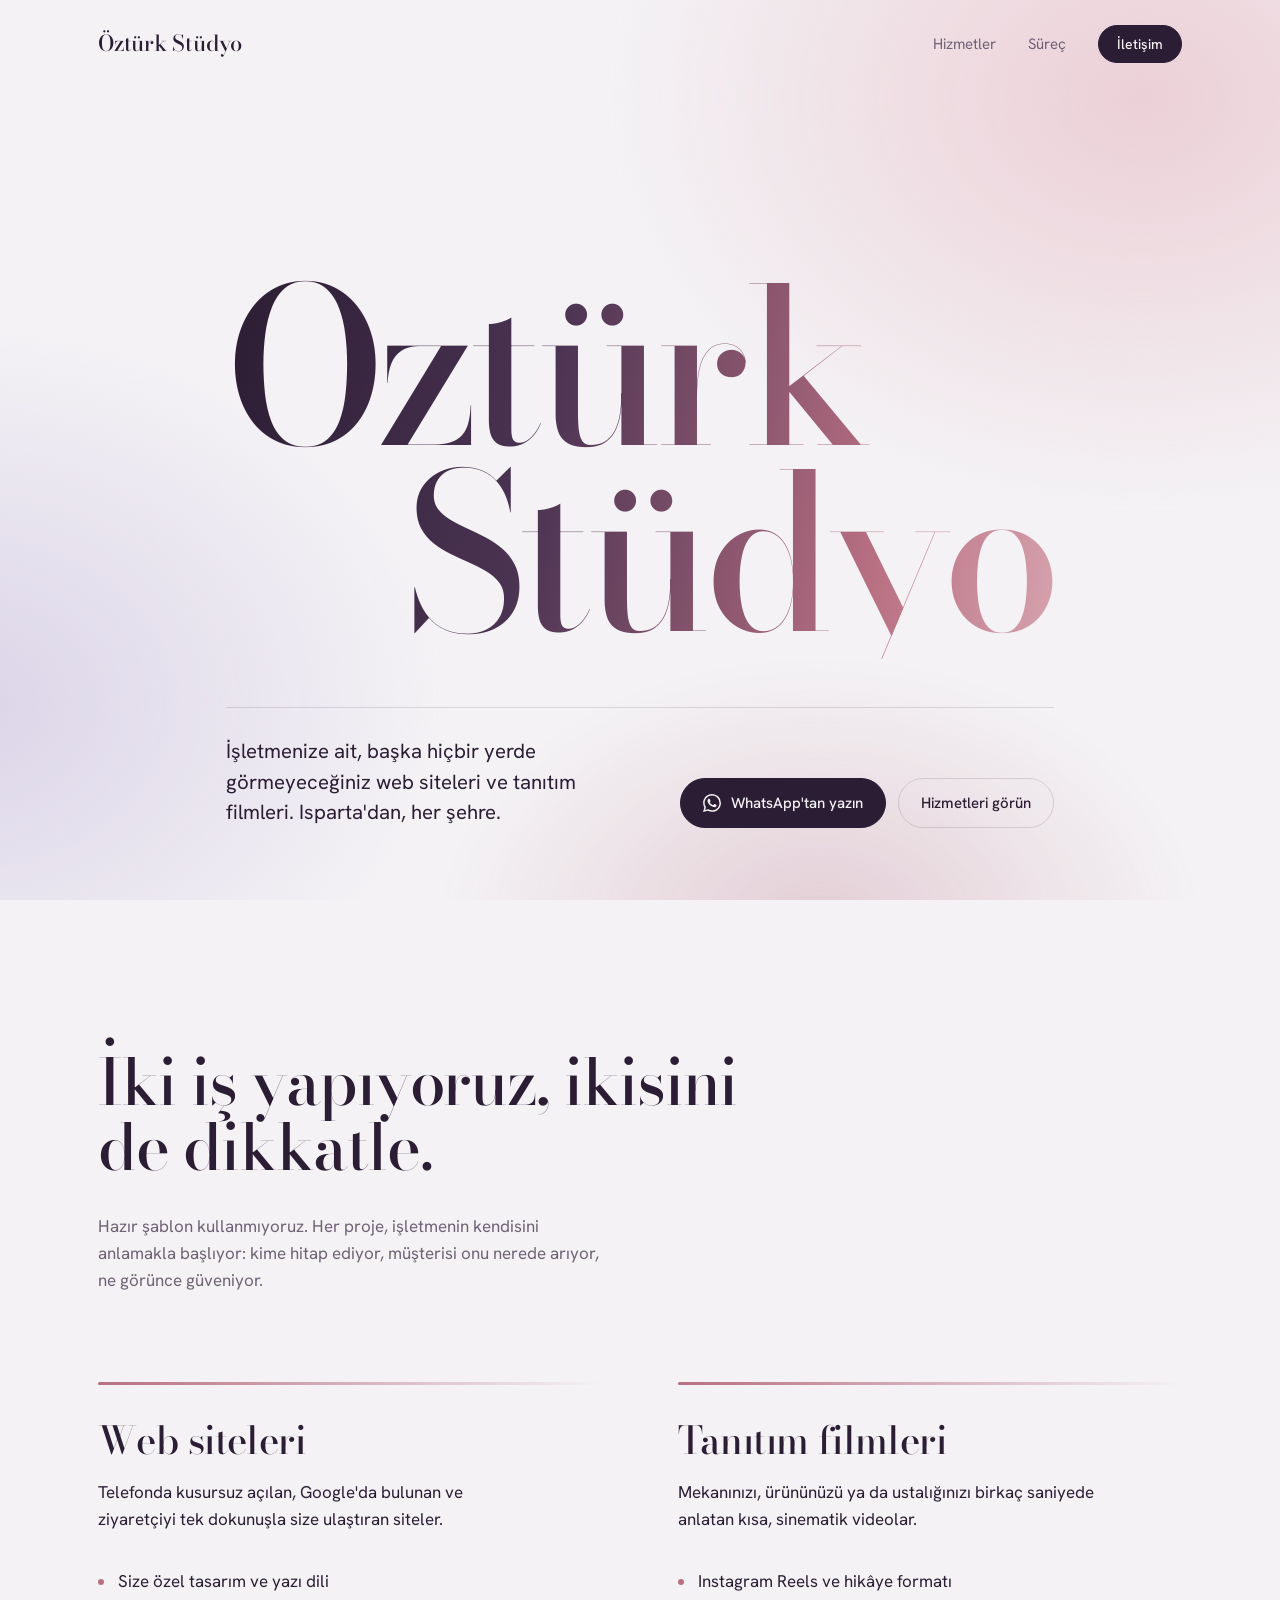
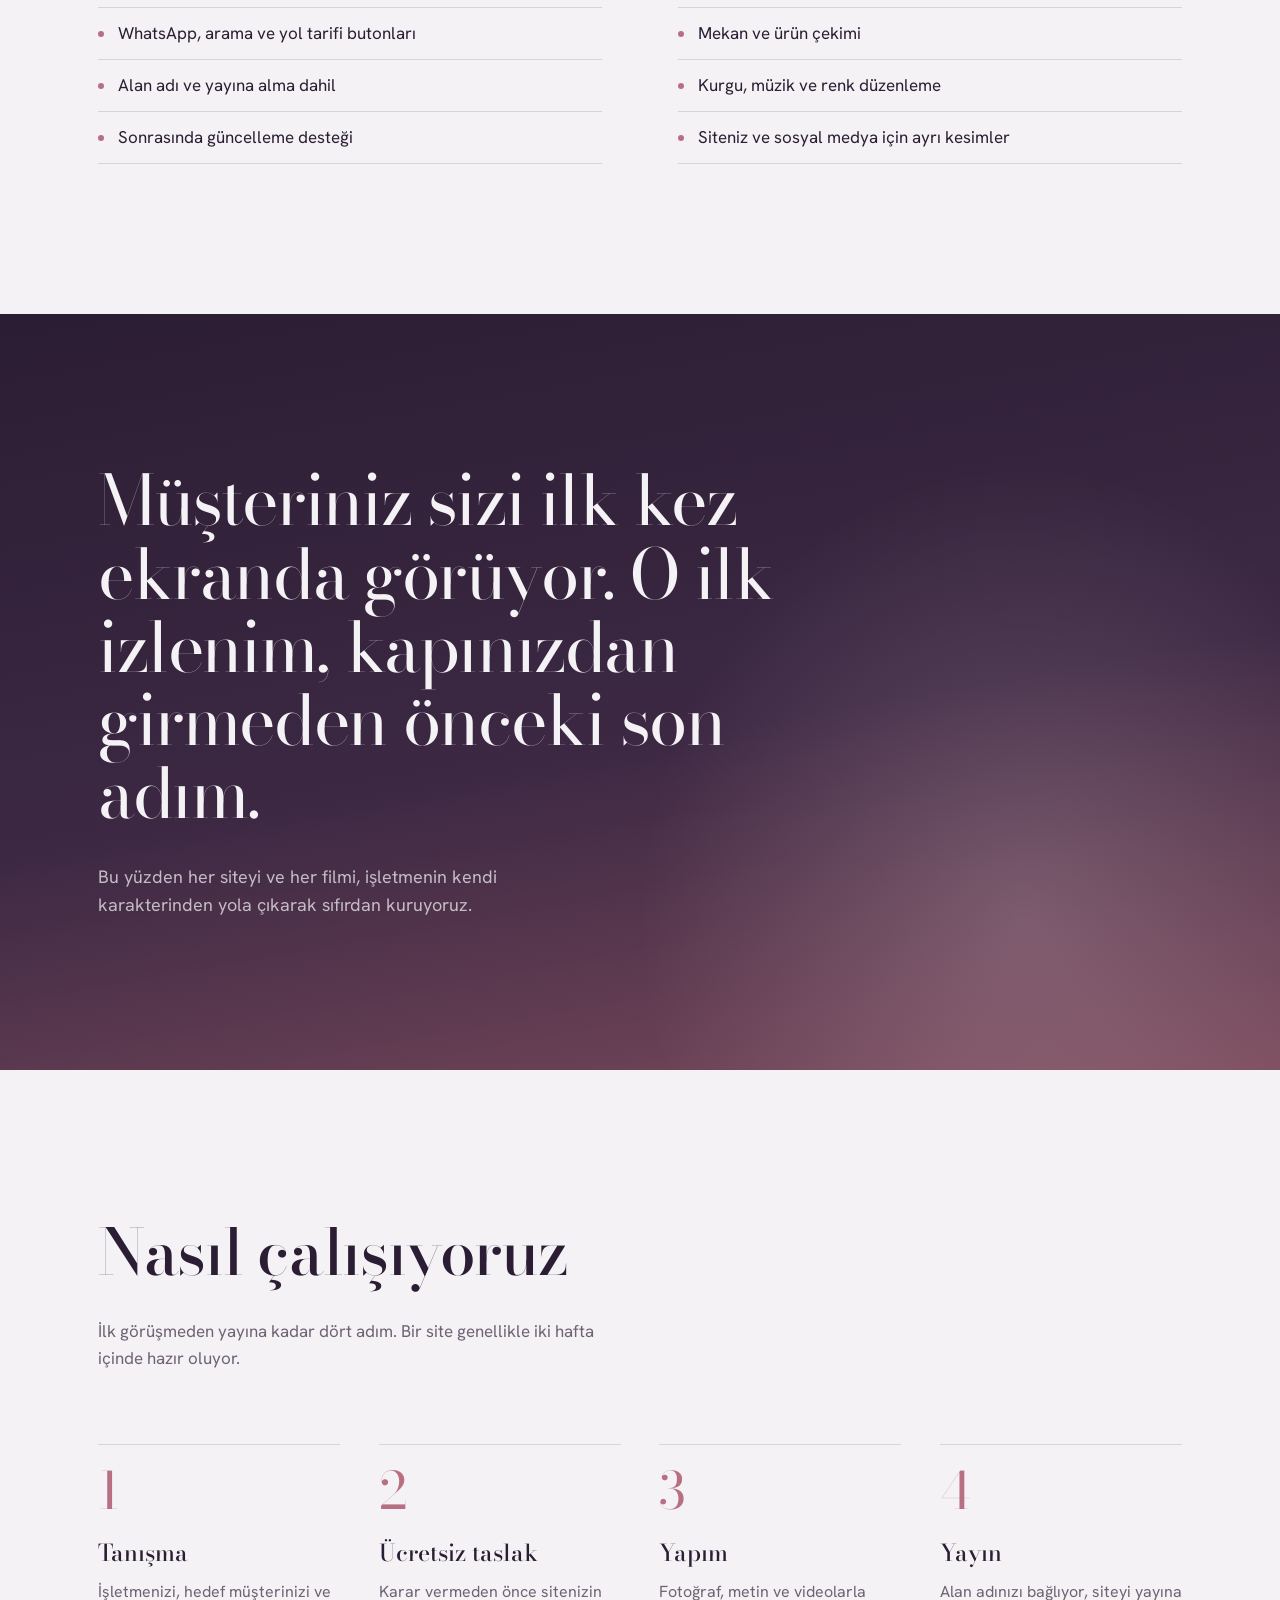
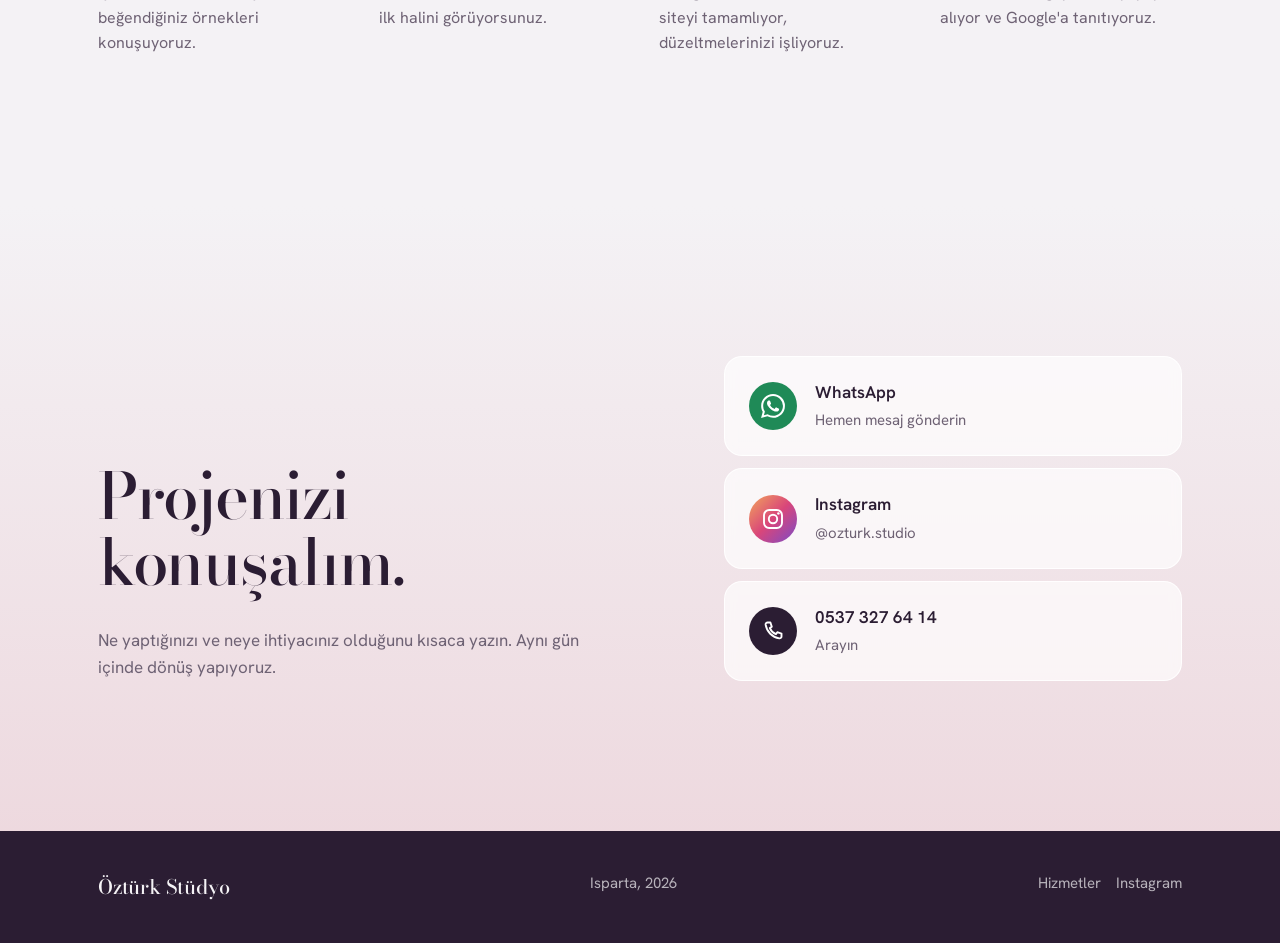
==== index.html @ a8c5b015 "Öztürk Stüdyo sitesi: ana sayfa ve hizmetler Co-Authored-By: Claude Opus 5.5 <noreply@anthropic.com>" ====
<!doctype html>
<html lang="tr">
<head>
<meta charset="utf-8">
<meta name="viewport" content="width=device-width,initial-scale=1">
<title>Öztürk Stüdyo | Web siteleri ve tanıtım filmleri, Isparta</title>
<meta name="description" content="Öztürk Stüdyo, Isparta'daki işletmeler için özel tasarım web siteleri ve tanıtım filmleri hazırlar. İlk taslak ücretsiz.">
<meta property="og:title" content="Öztürk Stüdyo">
<meta property="og:description" content="İşletmeler için özel tasarım web siteleri ve tanıtım filmleri. Isparta.">
<meta property="og:type" content="website">
<meta name="theme-color" content="#2B1D33">
<link rel="icon" href="favicon.svg" type="image/svg+xml">
<link rel="preconnect" href="https://fonts.googleapis.com">
<link rel="preconnect" href="https://fonts.gstatic.com" crossorigin>
<link href="https://fonts.googleapis.com/css2?family=Bodoni+Moda:ital,opsz,wght@0,6..96,400;0,6..96,500;1,6..96,400&family=Hanken+Grotesk:wght@400;500;600&display=swap" rel="stylesheet">
<link rel="stylesheet" href="style.css">
</head>
<body>
<svg width="0" height="0" style="position:absolute" aria-hidden="true">
  <symbol id="i-wa" viewBox="0 0 24 24"><path fill="currentColor" d="M17.472 14.382c-.297-.149-1.758-.867-2.03-.967-.273-.099-.471-.148-.67.15-.197.297-.767.966-.94 1.164-.173.199-.347.223-.644.075-.297-.15-1.255-.463-2.39-1.475-.883-.788-1.48-1.761-1.653-2.059-.173-.297-.018-.458.13-.606.134-.133.298-.347.446-.52.149-.174.198-.298.298-.497.099-.198.05-.371-.025-.52-.075-.149-.669-1.612-.916-2.207-.242-.579-.487-.5-.669-.51-.173-.008-.371-.01-.57-.01-.198 0-.52.074-.792.372-.272.297-1.04 1.016-1.04 2.479 0 1.462 1.065 2.875 1.213 3.074.149.198 2.096 3.2 5.077 4.487.709.306 1.262.489 1.694.625.712.227 1.36.195 1.871.118.571-.085 1.758-.719 2.006-1.413.248-.694.248-1.289.173-1.413-.074-.124-.272-.198-.57-.347m-5.421 7.403h-.004a9.87 9.87 0 01-5.031-1.378l-.361-.214-3.741.982.998-3.648-.235-.374a9.86 9.86 0 01-1.51-5.26c.001-5.45 4.436-9.884 9.888-9.884 2.64 0 5.122 1.03 6.988 2.898a9.825 9.825 0 012.893 6.994c-.003 5.45-4.437 9.884-9.885 9.884m8.413-18.297A11.815 11.815 0 0012.05 0C5.495 0 .16 5.335.157 11.892c0 2.096.547 4.142 1.588 5.945L.057 24l6.305-1.654a11.882 11.882 0 005.683 1.448h.005c6.554 0 11.89-5.335 11.893-11.893a11.821 11.821 0 00-3.48-8.413Z"/></symbol>
  <symbol id="i-ig" viewBox="0 0 24 24"><g fill="none" stroke="currentColor" stroke-width="1.9"><rect x="3" y="3" width="18" height="18" rx="5.2"/><circle cx="12" cy="12" r="4.2"/></g><circle cx="17.4" cy="6.6" r="1.25" fill="currentColor"/></symbol>
  <symbol id="i-tel" viewBox="0 0 24 24"><path fill="none" stroke="currentColor" stroke-width="1.9" stroke-linejoin="round" d="M6.6 3.5h2.8l1.4 4.2-2 1.4a12 12 0 0 0 6.1 6.1l1.4-2 4.2 1.4v2.8a2 2 0 0 1-2.2 2A16.5 16.5 0 0 1 4.6 5.7a2 2 0 0 1 2-2.2Z"/></symbol>
</svg>
<a class="skip" href="#icerik">İçeriğe geç</a>

<header class="top">
  <div class="wrap">
    <a class="mark" href="./" aria-label="Öztürk Stüdyo, ana sayfa">Öztürk Stüdyo</a>
    <nav class="nav" aria-label="Ana menü">
      <a class="hide-s" href="hizmetler.html">Hizmetler</a>
      <a class="hide-s" href="#surec">Süreç</a>
      <a class="btn small" href="#iletisim">İletişim</a>
    </nav>
  </div>
</header>

<main id="icerik">
  <section class="hero" aria-labelledby="baslik">
    <div class="wrap hero-grid">
      <h1 class="word reveal" id="baslik"><span>Öztürk</span><span>Stüdyo</span></h1>
      <div class="hero-foot">
        <p class="lede reveal d2">İşletmenize ait, başka hiçbir yerde görmeyeceğiniz web siteleri ve tanıtım filmleri. Isparta'dan, her şehre.</p>
        <div class="actions reveal d3">
          <a class="btn js-wa" href="https://wa.me/905373276414?text=Merhaba%2C%20%C3%96zt%C3%BCrk%20St%C3%BCdyo%27nun%20sitesinden%20yaz%C4%B1yorum.%20Bir%20proje%20hakk%C4%B1nda%20konu%C5%9Fmak%20istiyorum." target="_blank" rel="noopener"><svg aria-hidden="true"><use href="#i-wa"/></svg>WhatsApp'tan yazın</a>
          <a class="btn ghost" href="hizmetler.html">Hizmetleri görün</a>
        </div>
      </div>
    </div>
  </section>

  <section class="block" aria-labelledby="ne">
    <div class="wrap">
      <h2 class="h2" id="ne">İki iş yapıyoruz, ikisini de dikkatle.</h2>
      <p class="intro">Hazır şablon kullanmıyoruz. Her proje, işletmenin kendisini anlamakla başlıyor: kime hitap ediyor, müşterisi onu nerede arıyor, ne görünce güveniyor.</p>
      <div class="duo">
        <article>
          <h3 class="h3">Web siteleri</h3>
          <p>Telefonda kusursuz açılan, Google'da bulunan ve ziyaretçiyi tek dokunuşla size ulaştıran siteler.</p>
          <ul class="ticks">
            <li>Size özel tasarım ve yazı dili</li>
            <li>WhatsApp, arama ve yol tarifi butonları</li>
            <li>Alan adı ve yayına alma dahil</li>
            <li>Sonrasında güncelleme desteği</li>
          </ul>
        </article>
        <article>
          <h3 class="h3">Tanıtım filmleri</h3>
          <p>Mekanınızı, ürününüzü ya da ustalığınızı birkaç saniyede anlatan kısa, sinematik videolar.</p>
          <ul class="ticks">
            <li>Instagram Reels ve hikâye formatı</li>
            <li>Mekan ve ürün çekimi</li>
            <li>Kurgu, müzik ve renk düzenleme</li>
            <li>Siteniz ve sosyal medya için ayrı kesimler</li>
          </ul>
        </article>
      </div>
    </div>
  </section>

  <section class="block band" aria-label="Yaklaşım">
    <div class="wrap">
      <p class="statement">Müşteriniz sizi ilk kez ekranda görüyor. O ilk izlenim, kapınızdan girmeden önceki son adım.</p>
      <p class="sub">Bu yüzden her siteyi ve her filmi, işletmenin kendi karakterinden yola çıkarak sıfırdan kuruyoruz.</p>
    </div>
  </section>

  <section class="block" id="surec" aria-labelledby="surec-b">
    <div class="wrap">
      <h2 class="h2" id="surec-b">Nasıl çalışıyoruz</h2>
      <p class="intro">İlk görüşmeden yayına kadar dört adım. Bir site genellikle iki hafta içinde hazır oluyor.</p>
      <ol class="steps">
        <li><h3>Tanışma</h3><p>İşletmenizi, hedef müşterinizi ve beğendiğiniz örnekleri konuşuyoruz.</p></li>
        <li><h3>Ücretsiz taslak</h3><p>Karar vermeden önce sitenizin ilk halini görüyorsunuz.</p></li>
        <li><h3>Yapım</h3><p>Fotoğraf, metin ve videolarla siteyi tamamlıyor, düzeltmelerinizi işliyoruz.</p></li>
        <li><h3>Yayın</h3><p>Alan adınızı bağlıyor, siteyi yayına alıyor ve Google'a tanıtıyoruz.</p></li>
      </ol>
    </div>
  </section>

  <section class="block contact" id="iletisim" aria-labelledby="ilet">
    <div class="wrap contact-grid">
      <div>
        <h2 class="h2" id="ilet">Projenizi konuşalım.</h2>
        <p class="intro">Ne yaptığınızı ve neye ihtiyacınız olduğunu kısaca yazın. Aynı gün içinde dönüş yapıyoruz.</p>
      </div>
      <div class="channels">
        <a class="channel wa js-wa" href="https://wa.me/905373276414?text=Merhaba%2C%20%C3%96zt%C3%BCrk%20St%C3%BCdyo%27nun%20sitesinden%20yaz%C4%B1yorum.%20Bir%20proje%20hakk%C4%B1nda%20konu%C5%9Fmak%20istiyorum." target="_blank" rel="noopener">
          <span class="ico"><svg aria-hidden="true"><use href="#i-wa"/></svg></span>
          <span><strong>WhatsApp</strong><small>Hemen mesaj gönderin</small></span>
        </a>
        <a class="channel ig" href="https://www.instagram.com/ozturk.studio/" target="_blank" rel="noopener">
          <span class="ico"><svg aria-hidden="true"><use href="#i-ig"/></svg></span>
          <span><strong>Instagram</strong><small>@ozturk.studio</small></span>
        </a>
        <a class="channel tel" href="tel:+905373276414">
          <span class="ico"><svg aria-hidden="true"><use href="#i-tel"/></svg></span>
          <span><strong>0537 327 64 14</strong><small>Arayın</small></span>
        </a>
      </div>
    </div>
  </section>
</main>

<footer class="foot">
  <div class="wrap">
    <span class="mark">Öztürk Stüdyo</span>
    <span>Isparta, 2026</span>
    <span><a href="hizmetler.html">Hizmetler</a>&emsp;<a href="https://www.instagram.com/ozturk.studio/" target="_blank" rel="noopener">Instagram</a></span>
  </div>
</footer>

<a class="float-wa js-wa" href="https://wa.me/905373276414?text=Merhaba%2C%20%C3%96zt%C3%BCrk%20St%C3%BCdyo%27nun%20sitesinden%20yaz%C4%B1yorum.%20Bir%20proje%20hakk%C4%B1nda%20konu%C5%9Fmak%20istiyorum." target="_blank" rel="noopener" aria-label="WhatsApp'tan yazın"><svg aria-hidden="true"><use href="#i-wa"/></svg></a>
<script src="site.js"></script>
</body>
</html>
---- style.css ----
/* Öztürk Stüdyo — ortak stil */
:root{
  --plum:#2B1D33;
  --plum-soft:#4A3352;
  --rose:#B86F82;
  --blush:#EBCFD6;
  --lilac:#DAD3E8;
  --pearl:#F4F2F5;
  --ink:#2B1D33;
  --muted:#6E6274;
  --line:rgba(43,29,51,.14);
  --wa:#1F8A57;
  --serif:"Bodoni Moda", "Didot", "Bodoni 72", Georgia, serif;
  --sans:"Hanken Grotesk", "Helvetica Neue", Arial, sans-serif;
  --wrap:1180px;
  --gut:clamp(20px,4vw,48px);
}
*,*::before,*::after{box-sizing:border-box}
html{-webkit-text-size-adjust:100%;scroll-behavior:smooth}
body{margin:0;background:var(--pearl);color:var(--ink);font-family:var(--sans);font-size:17px;line-height:1.6;-webkit-font-smoothing:antialiased;overflow-x:hidden}
img,svg{display:block;max-width:100%}
a{color:inherit}
::selection{background:var(--blush)}
:focus-visible{outline:2px solid var(--rose);outline-offset:3px;border-radius:2px}
.wrap{max-width:var(--wrap);margin:0 auto;padding:0 var(--gut)}
.skip{position:absolute;left:-999px;top:8px;background:var(--plum);color:#fff;padding:8px 14px;z-index:99}
.skip:focus{left:8px}

/* Üst bar */
.top{position:absolute;inset:0 0 auto 0;z-index:10}
.top .wrap{display:flex;align-items:center;justify-content:space-between;height:88px;gap:24px}
.mark{font-family:var(--serif);font-size:22px;font-weight:500;text-decoration:none;letter-spacing:-.01em;white-space:nowrap}
.nav{display:flex;align-items:center;gap:32px;font-size:15px}
.nav a{text-decoration:none;color:var(--muted);transition:color .2s}
.nav a:hover,.nav a[aria-current="page"]{color:var(--ink)}
.nav .btn{color:var(--pearl)}
@media (max-width:760px){.nav .hide-s{display:none}.nav{gap:18px}}

/* Butonlar */
.btn{display:inline-flex;align-items:center;gap:10px;font:500 15px/1 var(--sans);text-decoration:none;padding:15px 22px;border-radius:999px;background:var(--plum);color:var(--pearl);border:1px solid var(--plum);transition:background .25s,color .25s,transform .25s}
.btn:hover{background:var(--plum-soft);border-color:var(--plum-soft)}
.btn:active{transform:translateY(1px)}
.btn svg{width:18px;height:18px;flex:none}
.btn.small{padding:11px 18px;font-size:14px}
.btn.ghost{background:transparent;color:var(--ink);border-color:var(--line)}
.btn.ghost:hover{background:rgba(255,255,255,.6);border-color:var(--ink)}
.btn.light{background:var(--pearl);color:var(--plum);border-color:var(--pearl)}
.btn.light:hover{background:#fff}
.btn.outline-light{background:transparent;color:var(--pearl);border-color:rgba(244,242,245,.4)}
.btn.outline-light:hover{border-color:var(--pearl);background:rgba(244,242,245,.08)}
.link{text-decoration:underline;text-decoration-thickness:1px;text-underline-offset:5px;text-decoration-color:var(--rose)}

/* Hero: solan renk alanları */
.hero{position:relative;min-height:100svh;display:flex;align-items:flex-end;padding:140px 0 clamp(48px,8vh,96px);isolation:isolate;overflow:hidden}
.hero::before{content:"";position:absolute;inset:-20%;z-index:-1;
  background:
    radial-gradient(42% 46% at 78% 22%, var(--blush) 0%, rgba(235,207,214,0) 70%),
    radial-gradient(38% 42% at 12% 70%, var(--lilac) 0%, rgba(218,211,232,0) 70%),
    radial-gradient(30% 30% at 60% 88%, rgba(184,111,130,.28) 0%, rgba(184,111,130,0) 70%);
  filter:blur(10px);animation:drift 26s ease-in-out infinite alternate}
@keyframes drift{to{transform:translate3d(-4%,3%,0) scale(1.06)}}
.hero-grid{display:grid;grid-template-columns:1fr;gap:clamp(28px,4vw,48px)}
.word{font-family:var(--serif);font-weight:500;font-size:clamp(4.4rem,20vw,13.5rem);line-height:.86;letter-spacing:-.035em;margin:0;
  background:linear-gradient(100deg,var(--plum) 0%,var(--plum-soft) 38%,var(--rose) 78%,#D7A3AF 100%);
  -webkit-background-clip:text;background-clip:text;color:transparent;padding-bottom:.06em}
.word span{display:block}
.word span+span{padding-left:clamp(1.2rem,14vw,12rem)}
.hero-foot{display:grid;grid-template-columns:minmax(0,1.1fr) auto;align-items:end;gap:32px;border-top:1px solid var(--line);padding-top:28px}
.lede{font-size:clamp(18px,1.6vw,21px);line-height:1.5;max-width:34ch;margin:0}
.actions{display:flex;flex-wrap:wrap;gap:12px}
@media (max-width:760px){.hero-foot{grid-template-columns:1fr}}

/* Giriş animasyonu (tek sahne) */
.reveal{opacity:0;transform:translateY(18px);animation:rise 1.1s cubic-bezier(.2,.7,.1,1) forwards}
.reveal.d1{animation-delay:.15s}.reveal.d2{animation-delay:.45s}.reveal.d3{animation-delay:.7s}
@keyframes rise{to{opacity:1;transform:none}}

/* Bölümler */
section{position:relative}
.block{padding:clamp(80px,12vw,150px) 0}
.h2{font-family:var(--serif);font-weight:500;font-size:clamp(2.3rem,5vw,4rem);line-height:1.02;letter-spacing:-.02em;margin:0 0 .5em;max-width:16ch}
.h3{font-family:var(--serif);font-weight:500;font-size:clamp(1.8rem,3vw,2.5rem);line-height:1.08;letter-spacing:-.015em;margin:0 0 .45em}
.intro{color:var(--muted);max-width:52ch;margin:0}

/* İki hizmet */
.duo{display:grid;grid-template-columns:1fr 1fr;gap:clamp(32px,6vw,96px);margin-top:clamp(48px,7vw,88px)}
.duo article{position:relative;padding-top:clamp(28px,3vw,40px)}
.duo article::before{content:"";position:absolute;top:0;left:0;right:0;height:3px;border-radius:3px;background:linear-gradient(90deg,var(--rose),rgba(184,111,130,0))}
.duo p{margin:0 0 22px;max-width:44ch}
.ticks{list-style:none;padding:0;margin:0}
.ticks li{padding:12px 0;border-bottom:1px solid var(--line);display:flex;gap:14px;align-items:baseline}
.ticks li::before{content:"";width:6px;height:6px;border-radius:50%;background:var(--rose);flex:none;transform:translateY(-2px)}
@media (max-width:820px){.duo{grid-template-columns:1fr}}

/* Koyu, solan bant */
.band{background:linear-gradient(170deg,var(--plum) 0%,#3C2843 55%,#7A4A5C 100%);color:var(--pearl);overflow:hidden}
.band::after{content:"";position:absolute;right:-10%;bottom:-40%;width:60%;height:120%;background:radial-gradient(closest-side,rgba(235,207,214,.22),rgba(235,207,214,0));pointer-events:none}
.statement{font-family:var(--serif);font-weight:400;font-size:clamp(2.1rem,5.4vw,4.6rem);line-height:1.06;letter-spacing:-.02em;margin:0;max-width:18ch}
.band .sub{color:rgba(244,242,245,.72);max-width:46ch;margin:32px 0 0;font-size:18px}

/* Süreç (gerçek sıra) */
.steps{list-style:none;padding:0;margin:clamp(48px,6vw,72px) 0 0;display:grid;grid-template-columns:repeat(4,1fr);gap:clamp(24px,3vw,40px);counter-reset:s}
.steps li{counter-increment:s;padding-top:20px;border-top:1px solid var(--line)}
.steps li::before{content:counter(s);display:block;font-family:var(--serif);font-size:3.2rem;line-height:1;color:var(--rose);margin-bottom:18px}
.steps h3{font-family:var(--serif);font-weight:500;font-size:1.45rem;margin:0 0 8px}
.steps p{margin:0;color:var(--muted);font-size:16px}
@media (max-width:900px){.steps{grid-template-columns:1fr 1fr}}
@media (max-width:520px){.steps{grid-template-columns:1fr}}

/* İletişim */
.contact{background:linear-gradient(180deg,var(--pearl) 0%,var(--blush) 140%)}
.contact-grid{display:grid;grid-template-columns:1.2fr 1fr;gap:clamp(32px,6vw,80px);align-items:end}
.contact .h2{max-width:13ch}
.channels{display:grid;gap:12px}
.channel{display:flex;align-items:center;gap:18px;padding:22px 24px;border-radius:18px;text-decoration:none;background:rgba(255,255,255,.66);border:1px solid rgba(255,255,255,.9);backdrop-filter:blur(6px);transition:background .25s,transform .25s}
.channel:hover{background:#fff;transform:translateY(-2px)}
.channel .ico{width:48px;height:48px;border-radius:50%;display:grid;place-items:center;flex:none;color:#fff}
.channel .ico svg{width:24px;height:24px}
.channel.wa .ico{background:var(--wa)}
.channel.ig .ico{background:linear-gradient(135deg,#F2A65A 0%,#D9467A 50%,#7A4BC8 100%)}
.channel.tel .ico{background:var(--plum)}
.channel strong{display:block;font-weight:600;font-size:17px}
.channel small{color:var(--muted);font-size:15px}
@media (max-width:820px){.contact-grid{grid-template-columns:1fr}}

/* Alt bilgi */
.foot{background:var(--plum);color:rgba(244,242,245,.7);font-size:15px;padding:40px 0}
.foot .wrap{display:flex;justify-content:space-between;flex-wrap:wrap;gap:16px}
.foot a{text-decoration:none}
.foot a:hover{color:var(--pearl)}
.foot .mark{color:var(--pearl);font-size:20px}

/* Yüzen WhatsApp */
.float-wa{position:fixed;right:20px;bottom:20px;z-index:20;width:56px;height:56px;border-radius:50%;background:var(--wa);color:#fff;display:grid;place-items:center;box-shadow:0 10px 30px rgba(31,138,87,.35);opacity:0;pointer-events:none;transform:translateY(12px);transition:opacity .3s,transform .3s}
.float-wa.on{opacity:1;pointer-events:auto;transform:none}
.float-wa svg{width:28px;height:28px}

/* Hizmetler sayfası */
.page-head{position:relative;padding:170px 0 clamp(60px,8vw,100px);isolation:isolate;overflow:hidden}
.page-head::before{content:"";position:absolute;inset:-30%;z-index:-1;background:radial-gradient(40% 50% at 85% 30%,var(--blush),rgba(235,207,214,0) 70%),radial-gradient(35% 45% at 5% 90%,var(--lilac),rgba(218,211,232,0) 70%)}
.page-head h1{font-family:var(--serif);font-weight:500;font-size:clamp(3.4rem,10vw,8rem);line-height:.92;letter-spacing:-.03em;margin:0 0 28px;background:linear-gradient(100deg,var(--plum),var(--rose));-webkit-background-clip:text;background-clip:text;color:transparent;padding-bottom:.05em}
.svc{display:grid;grid-template-columns:minmax(0,.9fr) minmax(0,1.1fr);gap:clamp(28px,6vw,96px);padding:clamp(56px,7vw,88px) 0;border-top:1px solid var(--line)}
.svc:first-of-type{border-top:0}
.svc .who{color:var(--muted);margin:0}
.svc .incl{columns:2;column-gap:40px}
.svc .incl li{break-inside:avoid}
@media (max-width:820px){.svc{grid-template-columns:1fr}.svc .incl{columns:1}}
.launch{background:#fff}
.faq{max-width:780px;margin-top:40px}
.faq details{border-bottom:1px solid var(--line)}
.faq summary{list-style:none;cursor:pointer;padding:24px 40px 24px 0;font-family:var(--serif);font-size:1.4rem;line-height:1.25;position:relative}
.faq summary::-webkit-details-marker{display:none}
.faq summary::after{content:"";position:absolute;right:6px;top:50%;width:12px;height:12px;border-right:1.5px solid var(--rose);border-bottom:1.5px solid var(--rose);transform:translateY(-70%) rotate(45deg);transition:transform .25s}
.faq details[open] summary::after{transform:translateY(-30%) rotate(-135deg)}
.faq details p{margin:0 0 24px;color:var(--muted);max-width:62ch}

@media (prefers-reduced-motion:reduce){
  *,*::before,*::after{animation:none!important;transition:none!important}
  .reveal{opacity:1;transform:none}
  html{scroll-behavior:auto}
}
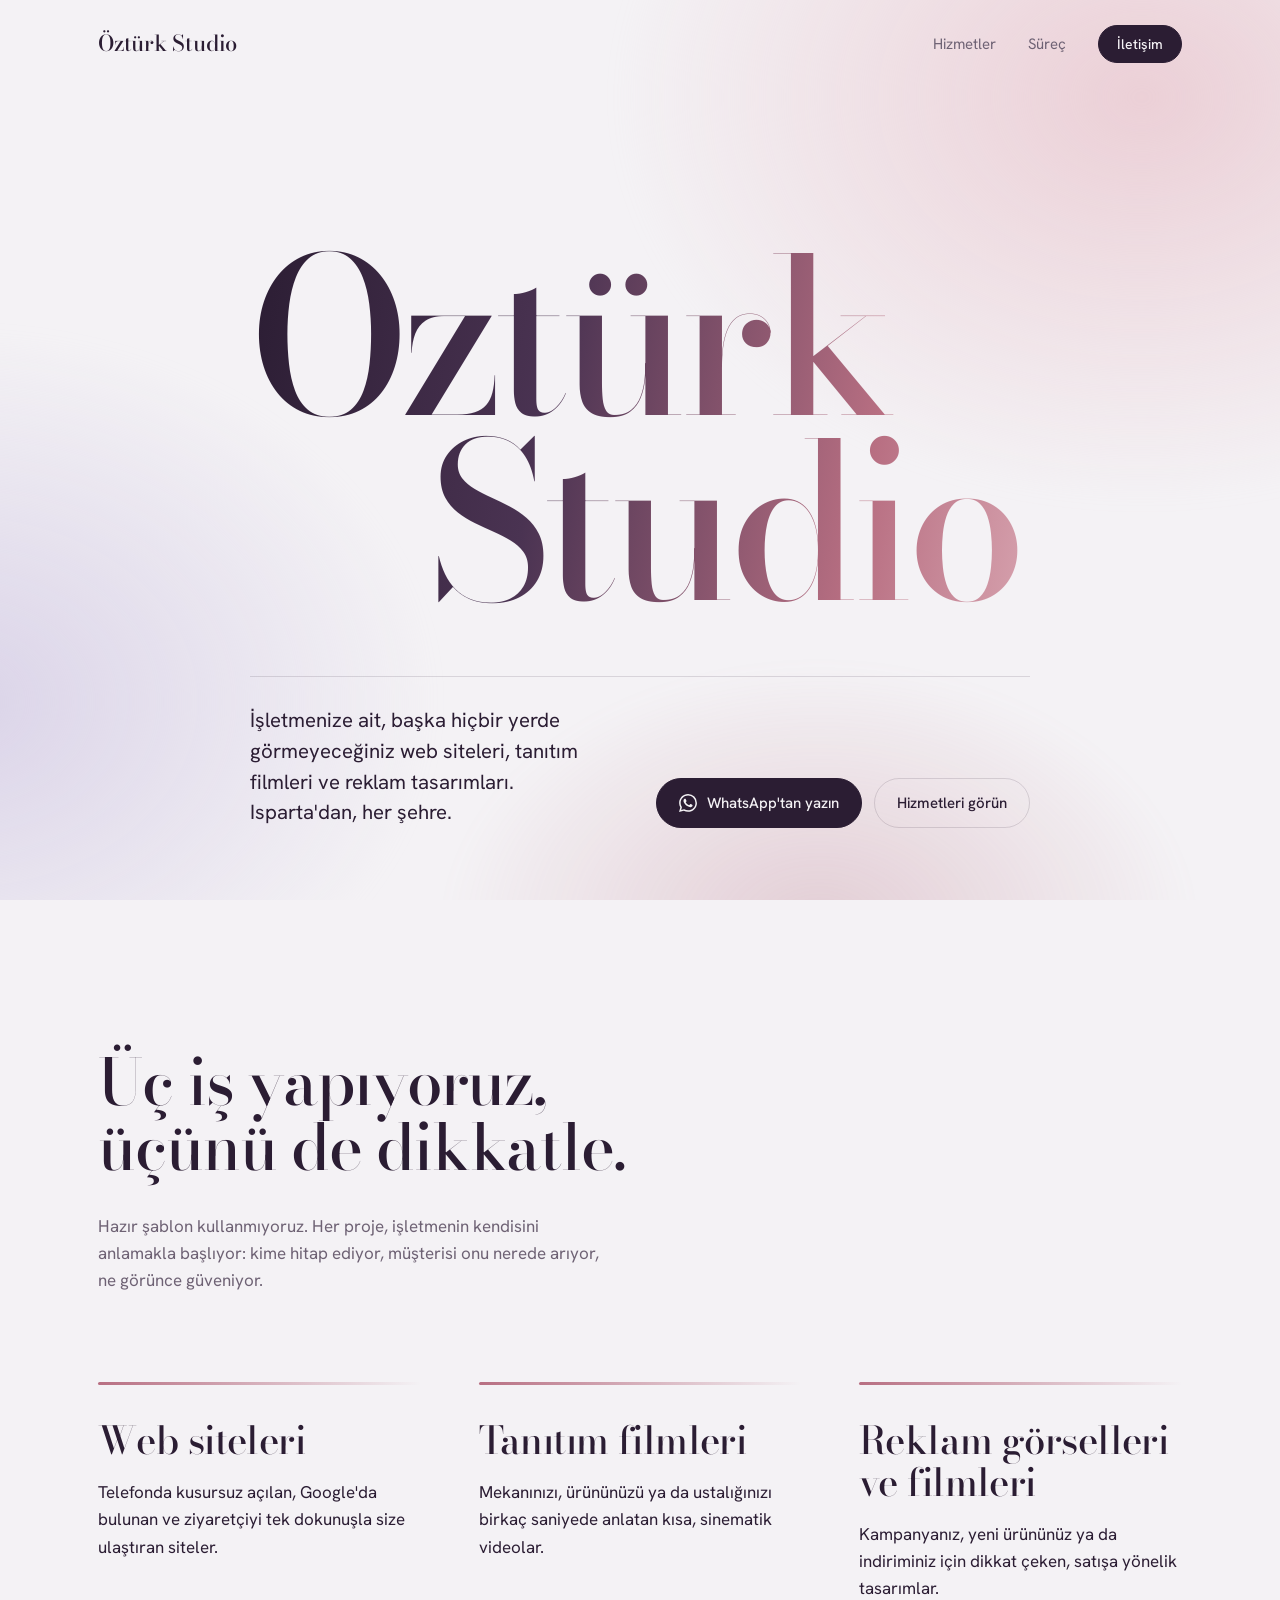
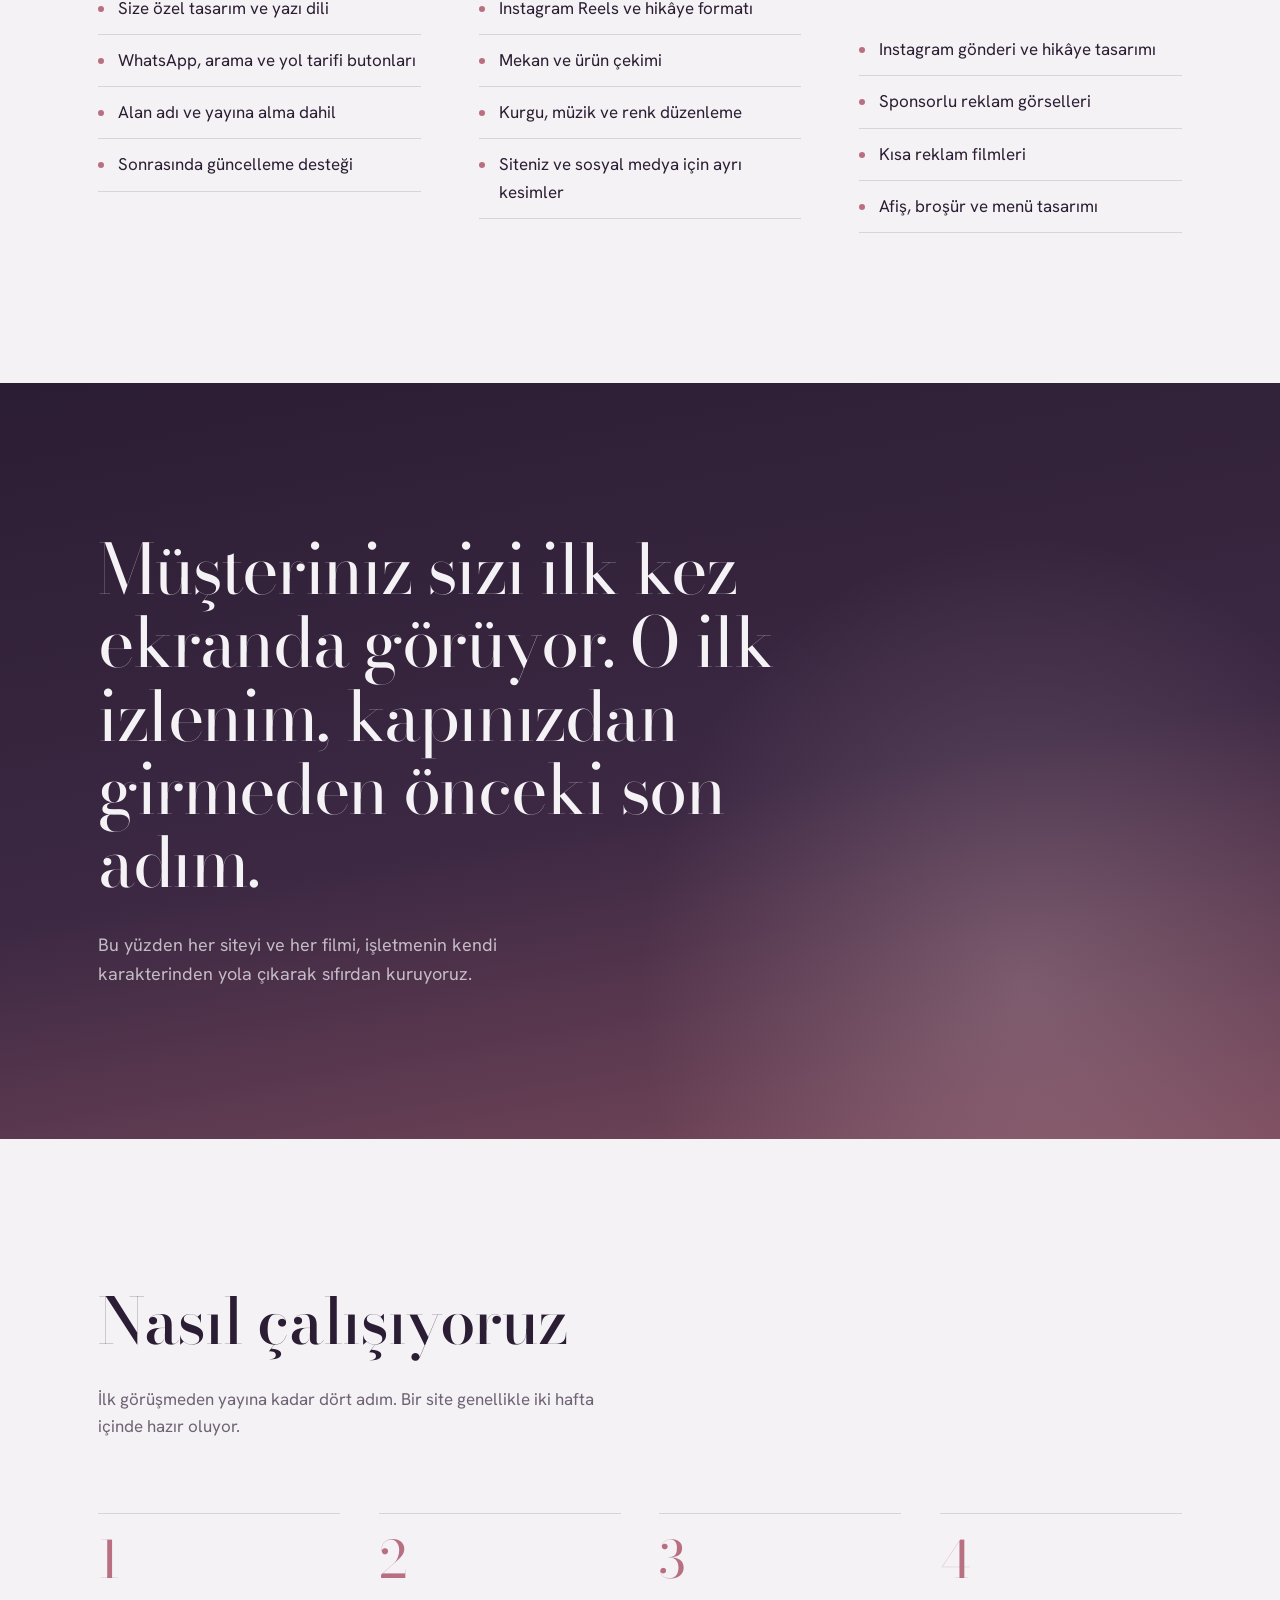
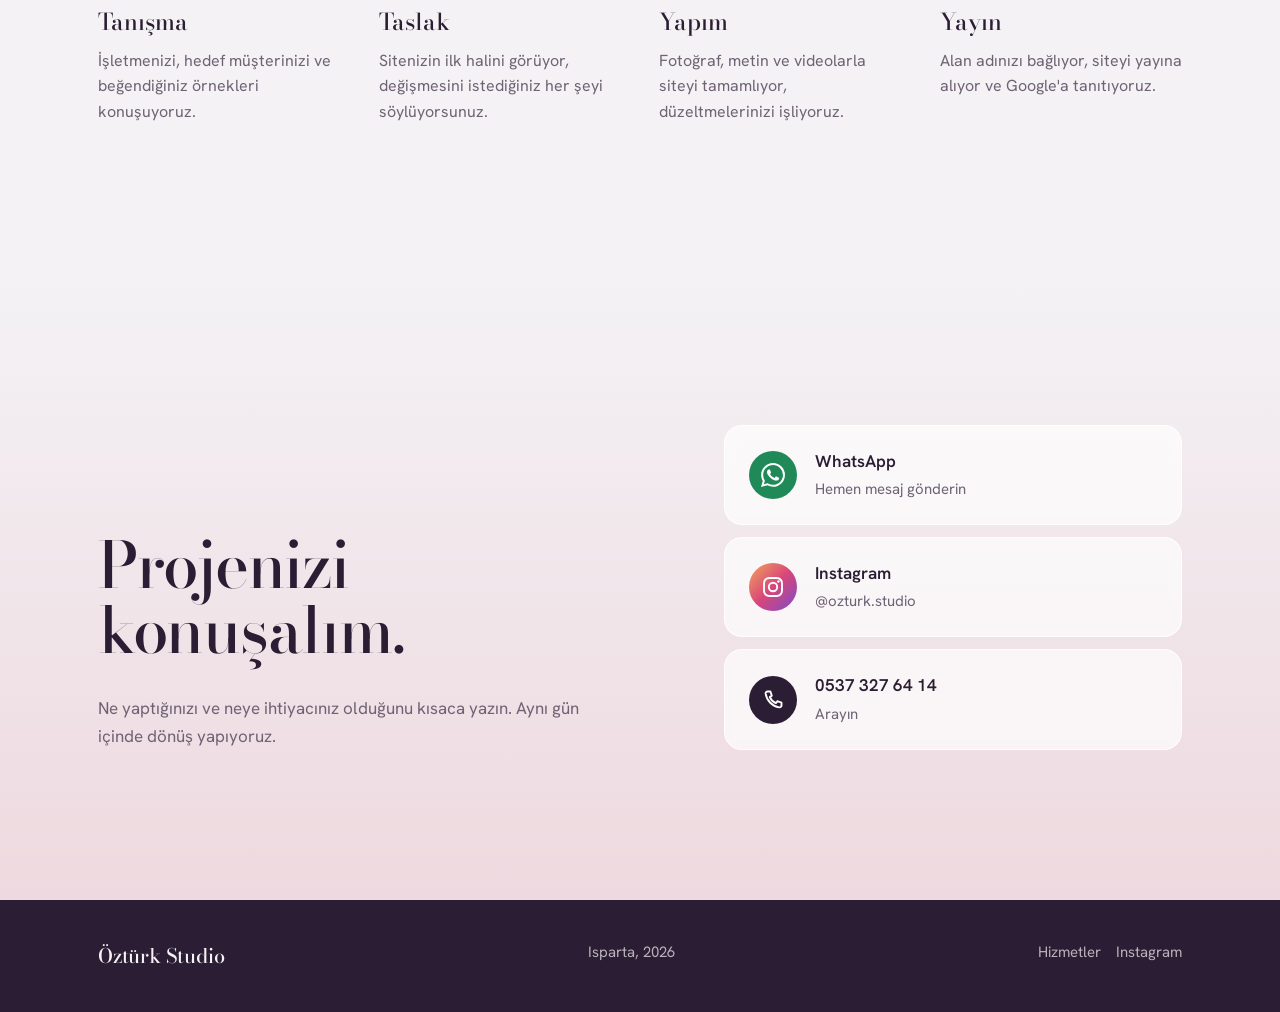
==== commit a5f1750a: "Studio adı, üçüncü hizmet (reklam), genişletilmiş SSS; ücretsiz taslak ifadesi kaldırıldı Co-Authore" ====
--- a/index.html
+++ b/index.html
@@ -3,9 +3,9 @@
 <head>
 <meta charset="utf-8">
 <meta name="viewport" content="width=device-width,initial-scale=1">
-<title>Öztürk Stüdyo | Web siteleri ve tanıtım filmleri, Isparta</title>
-<meta name="description" content="Öztürk Stüdyo, Isparta'daki işletmeler için özel tasarım web siteleri ve tanıtım filmleri hazırlar. İlk taslak ücretsiz.">
-<meta property="og:title" content="Öztürk Stüdyo">
+<title>Öztürk Studio | Web siteleri ve tanıtım filmleri, Isparta</title>
+<meta name="description" content="Öztürk Studio, Isparta'daki işletmeler için özel tasarım web siteleri ve tanıtım filmleri hazırlar. Uygun fiyat, her işe özel teklif.">
+<meta property="og:title" content="Öztürk Studio">
 <meta property="og:description" content="İşletmeler için özel tasarım web siteleri ve tanıtım filmleri. Isparta.">
 <meta property="og:type" content="website">
 <meta name="theme-color" content="#2B1D33">
@@ -25,7 +25,7 @@
 
 <header class="top">
   <div class="wrap">
-    <a class="mark" href="./" aria-label="Öztürk Stüdyo, ana sayfa">Öztürk Stüdyo</a>
+    <a class="mark" href="./" aria-label="Öztürk Studio, ana sayfa">Öztürk Studio</a>
     <nav class="nav" aria-label="Ana menü">
       <a class="hide-s" href="hizmetler.html">Hizmetler</a>
       <a class="hide-s" href="#surec">Süreç</a>
@@ -37,11 +37,11 @@
 <main id="icerik">
   <section class="hero" aria-labelledby="baslik">
     <div class="wrap hero-grid">
-      <h1 class="word reveal" id="baslik"><span>Öztürk</span><span>Stüdyo</span></h1>
+      <h1 class="word reveal" id="baslik"><span>Öztürk</span><span>Studio</span></h1>
       <div class="hero-foot">
-        <p class="lede reveal d2">İşletmenize ait, başka hiçbir yerde görmeyeceğiniz web siteleri ve tanıtım filmleri. Isparta'dan, her şehre.</p>
+        <p class="lede reveal d2">İşletmenize ait, başka hiçbir yerde görmeyeceğiniz web siteleri, tanıtım filmleri ve reklam tasarımları. Isparta'dan, her şehre.</p>
         <div class="actions reveal d3">
-          <a class="btn js-wa" href="https://wa.me/905373276414?text=Merhaba%2C%20%C3%96zt%C3%BCrk%20St%C3%BCdyo%27nun%20sitesinden%20yaz%C4%B1yorum.%20Bir%20proje%20hakk%C4%B1nda%20konu%C5%9Fmak%20istiyorum." target="_blank" rel="noopener"><svg aria-hidden="true"><use href="#i-wa"/></svg>WhatsApp'tan yazın</a>
+          <a class="btn js-wa" href="https://wa.me/905373276414?text=Merhaba%2C%20%C3%96zt%C3%BCrk%20Studio%27nun%20sitesinden%20yaz%C4%B1yorum.%20Bir%20proje%20hakk%C4%B1nda%20konu%C5%9Fmak%20istiyorum." target="_blank" rel="noopener"><svg aria-hidden="true"><use href="#i-wa"/></svg>WhatsApp'tan yazın</a>
           <a class="btn ghost" href="hizmetler.html">Hizmetleri görün</a>
         </div>
       </div>
@@ -50,7 +50,7 @@
 
   <section class="block" aria-labelledby="ne">
     <div class="wrap">
-      <h2 class="h2" id="ne">İki iş yapıyoruz, ikisini de dikkatle.</h2>
+      <h2 class="h2" id="ne">Üç iş yapıyoruz, üçünü de dikkatle.</h2>
       <p class="intro">Hazır şablon kullanmıyoruz. Her proje, işletmenin kendisini anlamakla başlıyor: kime hitap ediyor, müşterisi onu nerede arıyor, ne görünce güveniyor.</p>
       <div class="duo">
         <article>
@@ -73,6 +73,16 @@
             <li>Siteniz ve sosyal medya için ayrı kesimler</li>
           </ul>
         </article>
+        <article>
+          <h3 class="h3">Reklam görselleri ve filmleri</h3>
+          <p>Kampanyanız, yeni ürününüz ya da indiriminiz için dikkat çeken, satışa yönelik tasarımlar.</p>
+          <ul class="ticks">
+            <li>Instagram gönderi ve hikâye tasarımı</li>
+            <li>Sponsorlu reklam görselleri</li>
+            <li>Kısa reklam filmleri</li>
+            <li>Afiş, broşür ve menü tasarımı</li>
+          </ul>
+        </article>
       </div>
     </div>
   </section>
@@ -90,7 +100,7 @@
       <p class="intro">İlk görüşmeden yayına kadar dört adım. Bir site genellikle iki hafta içinde hazır oluyor.</p>
       <ol class="steps">
         <li><h3>Tanışma</h3><p>İşletmenizi, hedef müşterinizi ve beğendiğiniz örnekleri konuşuyoruz.</p></li>
-        <li><h3>Ücretsiz taslak</h3><p>Karar vermeden önce sitenizin ilk halini görüyorsunuz.</p></li>
+        <li><h3>Taslak</h3><p>Sitenizin ilk halini görüyor, değişmesini istediğiniz her şeyi söylüyorsunuz.</p></li>
         <li><h3>Yapım</h3><p>Fotoğraf, metin ve videolarla siteyi tamamlıyor, düzeltmelerinizi işliyoruz.</p></li>
         <li><h3>Yayın</h3><p>Alan adınızı bağlıyor, siteyi yayına alıyor ve Google'a tanıtıyoruz.</p></li>
       </ol>
@@ -104,7 +114,7 @@
         <p class="intro">Ne yaptığınızı ve neye ihtiyacınız olduğunu kısaca yazın. Aynı gün içinde dönüş yapıyoruz.</p>
       </div>
       <div class="channels">
-        <a class="channel wa js-wa" href="https://wa.me/905373276414?text=Merhaba%2C%20%C3%96zt%C3%BCrk%20St%C3%BCdyo%27nun%20sitesinden%20yaz%C4%B1yorum.%20Bir%20proje%20hakk%C4%B1nda%20konu%C5%9Fmak%20istiyorum." target="_blank" rel="noopener">
+        <a class="channel wa js-wa" href="https://wa.me/905373276414?text=Merhaba%2C%20%C3%96zt%C3%BCrk%20Studio%27nun%20sitesinden%20yaz%C4%B1yorum.%20Bir%20proje%20hakk%C4%B1nda%20konu%C5%9Fmak%20istiyorum." target="_blank" rel="noopener">
           <span class="ico"><svg aria-hidden="true"><use href="#i-wa"/></svg></span>
           <span><strong>WhatsApp</strong><small>Hemen mesaj gönderin</small></span>
         </a>
@@ -123,13 +133,13 @@
 
 <footer class="foot">
   <div class="wrap">
-    <span class="mark">Öztürk Stüdyo</span>
+    <span class="mark">Öztürk Studio</span>
     <span>Isparta, 2026</span>
     <span><a href="hizmetler.html">Hizmetler</a>&emsp;<a href="https://www.instagram.com/ozturk.studio/" target="_blank" rel="noopener">Instagram</a></span>
   </div>
 </footer>
 
-<a class="float-wa js-wa" href="https://wa.me/905373276414?text=Merhaba%2C%20%C3%96zt%C3%BCrk%20St%C3%BCdyo%27nun%20sitesinden%20yaz%C4%B1yorum.%20Bir%20proje%20hakk%C4%B1nda%20konu%C5%9Fmak%20istiyorum." target="_blank" rel="noopener" aria-label="WhatsApp'tan yazın"><svg aria-hidden="true"><use href="#i-wa"/></svg></a>
+<a class="float-wa js-wa" href="https://wa.me/905373276414?text=Merhaba%2C%20%C3%96zt%C3%BCrk%20Studio%27nun%20sitesinden%20yaz%C4%B1yorum.%20Bir%20proje%20hakk%C4%B1nda%20konu%C5%9Fmak%20istiyorum." target="_blank" rel="noopener" aria-label="WhatsApp'tan yazın"><svg aria-hidden="true"><use href="#i-wa"/></svg></a>
 <script src="site.js"></script>
 </body>
 </html>
--- a/style.css
+++ b/style.css
@@ -1,4 +1,4 @@
-/* Öztürk Stüdyo — ortak stil */
+/* Öztürk Studio — ortak stil */
 :root{
   --plum:#2B1D33;
   --plum-soft:#4A3352;
@@ -83,14 +83,15 @@
 .intro{color:var(--muted);max-width:52ch;margin:0}
 
 /* İki hizmet */
-.duo{display:grid;grid-template-columns:1fr 1fr;gap:clamp(32px,6vw,96px);margin-top:clamp(48px,7vw,88px)}
+.duo{display:grid;grid-template-columns:repeat(3,1fr);gap:clamp(32px,4.5vw,72px);margin-top:clamp(48px,7vw,88px)}
 .duo article{position:relative;padding-top:clamp(28px,3vw,40px)}
 .duo article::before{content:"";position:absolute;top:0;left:0;right:0;height:3px;border-radius:3px;background:linear-gradient(90deg,var(--rose),rgba(184,111,130,0))}
 .duo p{margin:0 0 22px;max-width:44ch}
 .ticks{list-style:none;padding:0;margin:0}
 .ticks li{padding:12px 0;border-bottom:1px solid var(--line);display:flex;gap:14px;align-items:baseline}
 .ticks li::before{content:"";width:6px;height:6px;border-radius:50%;background:var(--rose);flex:none;transform:translateY(-2px)}
-@media (max-width:820px){.duo{grid-template-columns:1fr}}
+@media (max-width:980px){.duo{grid-template-columns:1fr 1fr}}
+@media (max-width:680px){.duo{grid-template-columns:1fr}}
 
 /* Koyu, solan bant */
 .band{background:linear-gradient(170deg,var(--plum) 0%,#3C2843 55%,#7A4A5C 100%);color:var(--pearl);overflow:hidden}
@@ -147,6 +148,8 @@
 @media (max-width:820px){.svc{grid-template-columns:1fr}.svc .incl{columns:1}}
 .launch{background:#fff}
 .faq{max-width:780px;margin-top:40px}
+.faq h3{font-family:var(--sans);font-weight:600;font-size:15px;color:var(--rose);margin:56px 0 4px}
+.faq h3:first-child{margin-top:0}
 .faq details{border-bottom:1px solid var(--line)}
 .faq summary{list-style:none;cursor:pointer;padding:24px 40px 24px 0;font-family:var(--serif);font-size:1.4rem;line-height:1.25;position:relative}
 .faq summary::-webkit-details-marker{display:none}
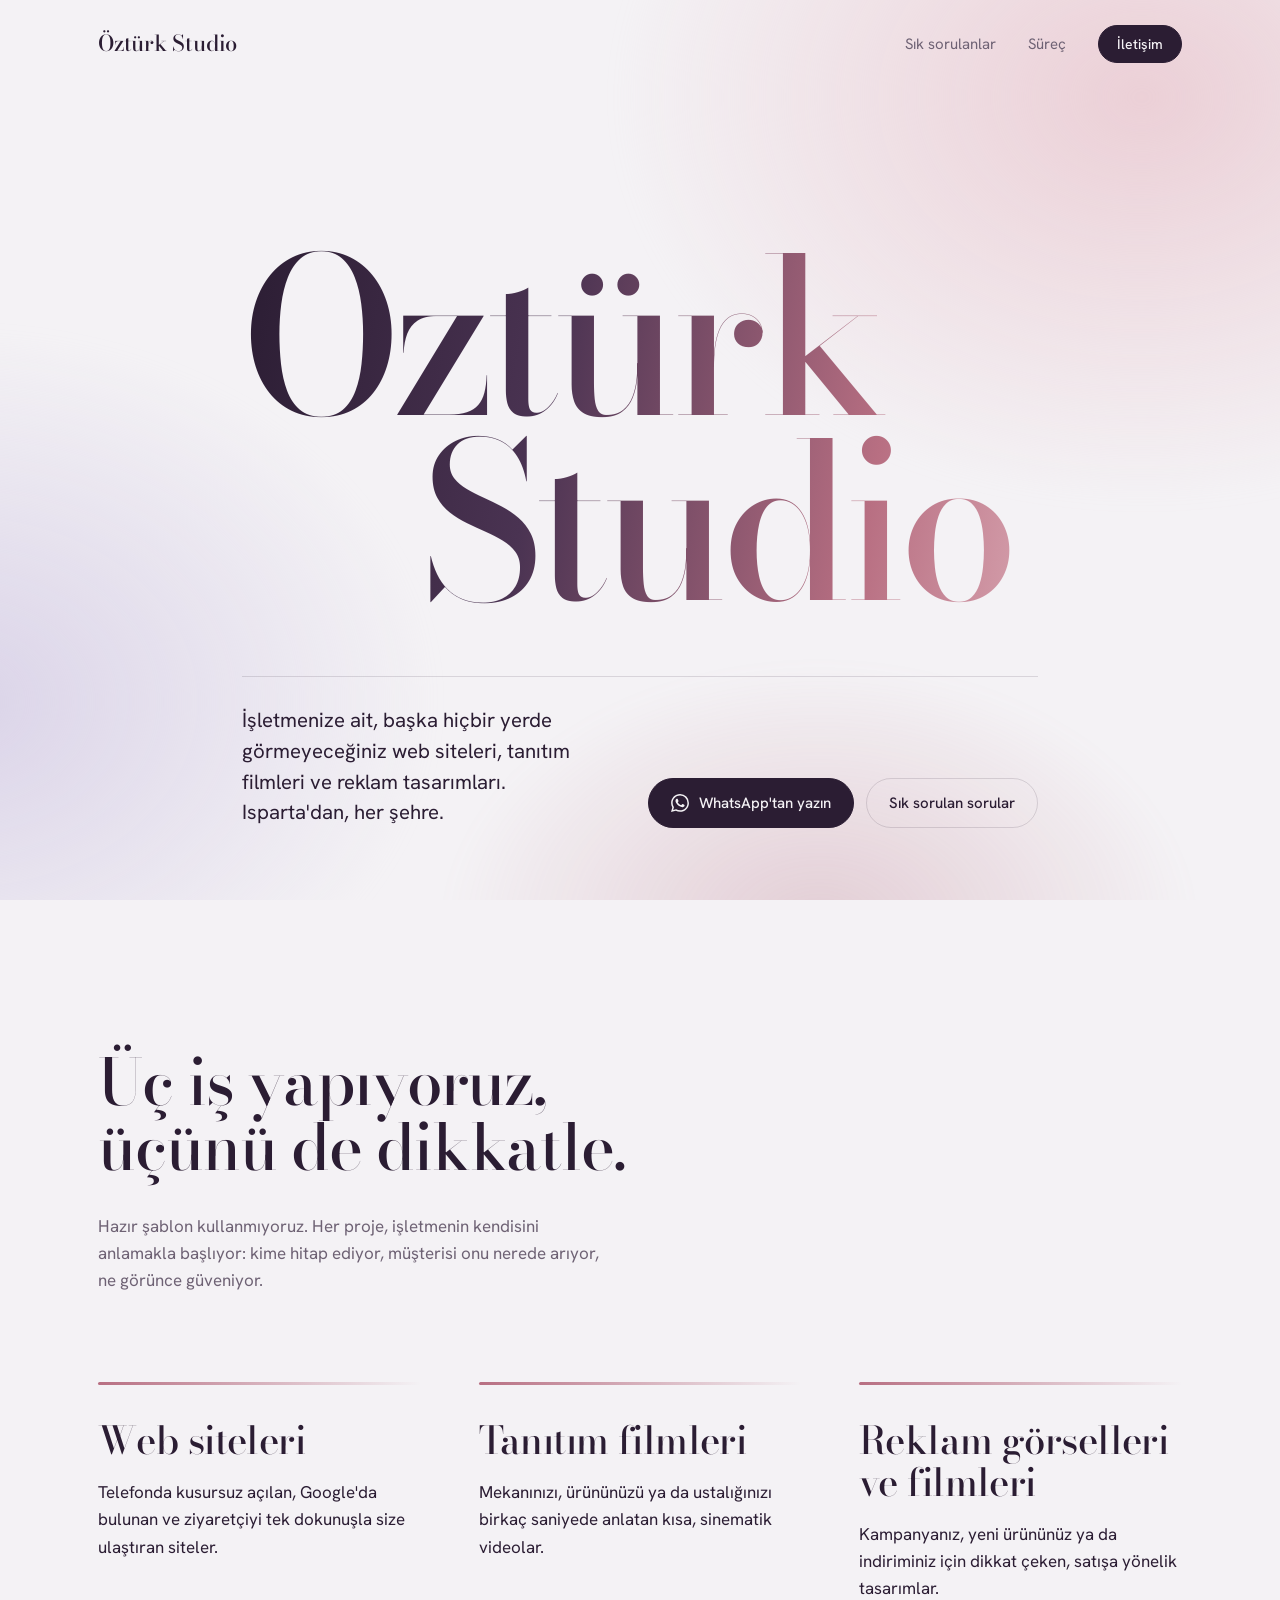
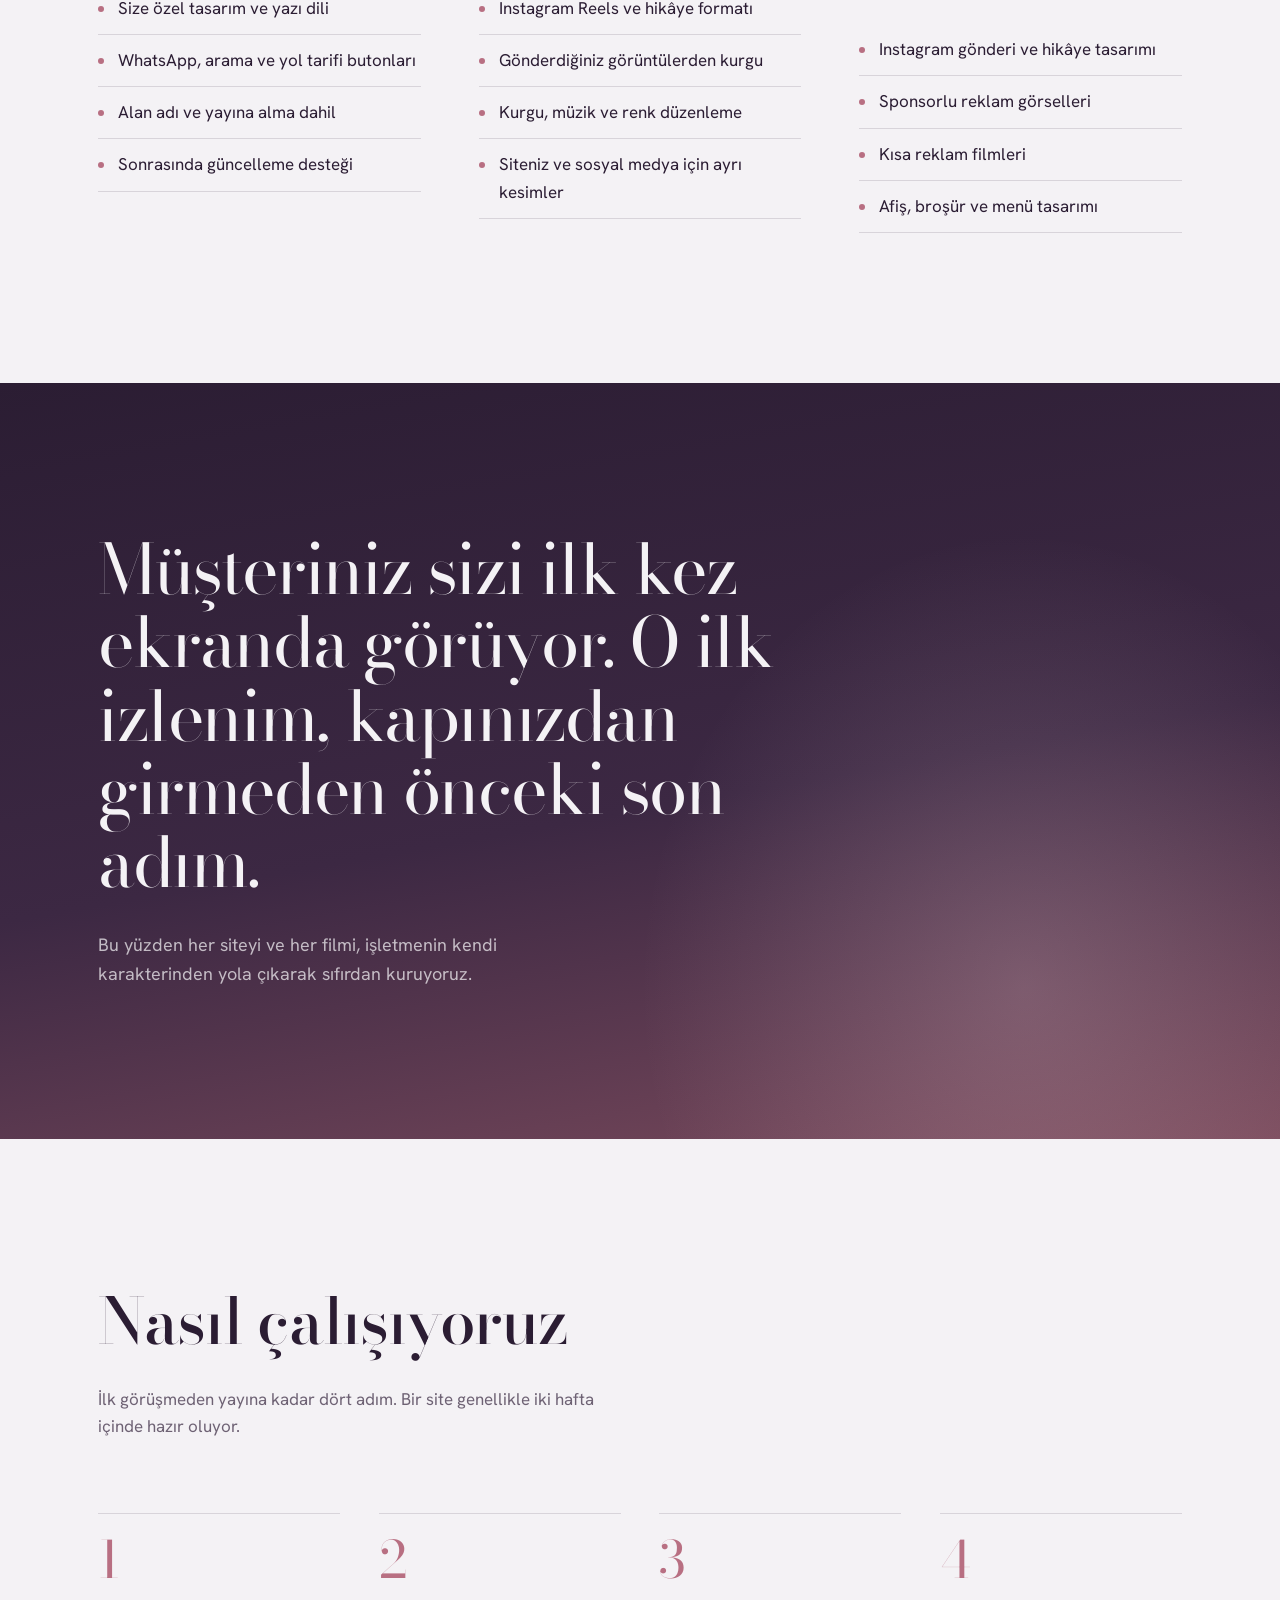
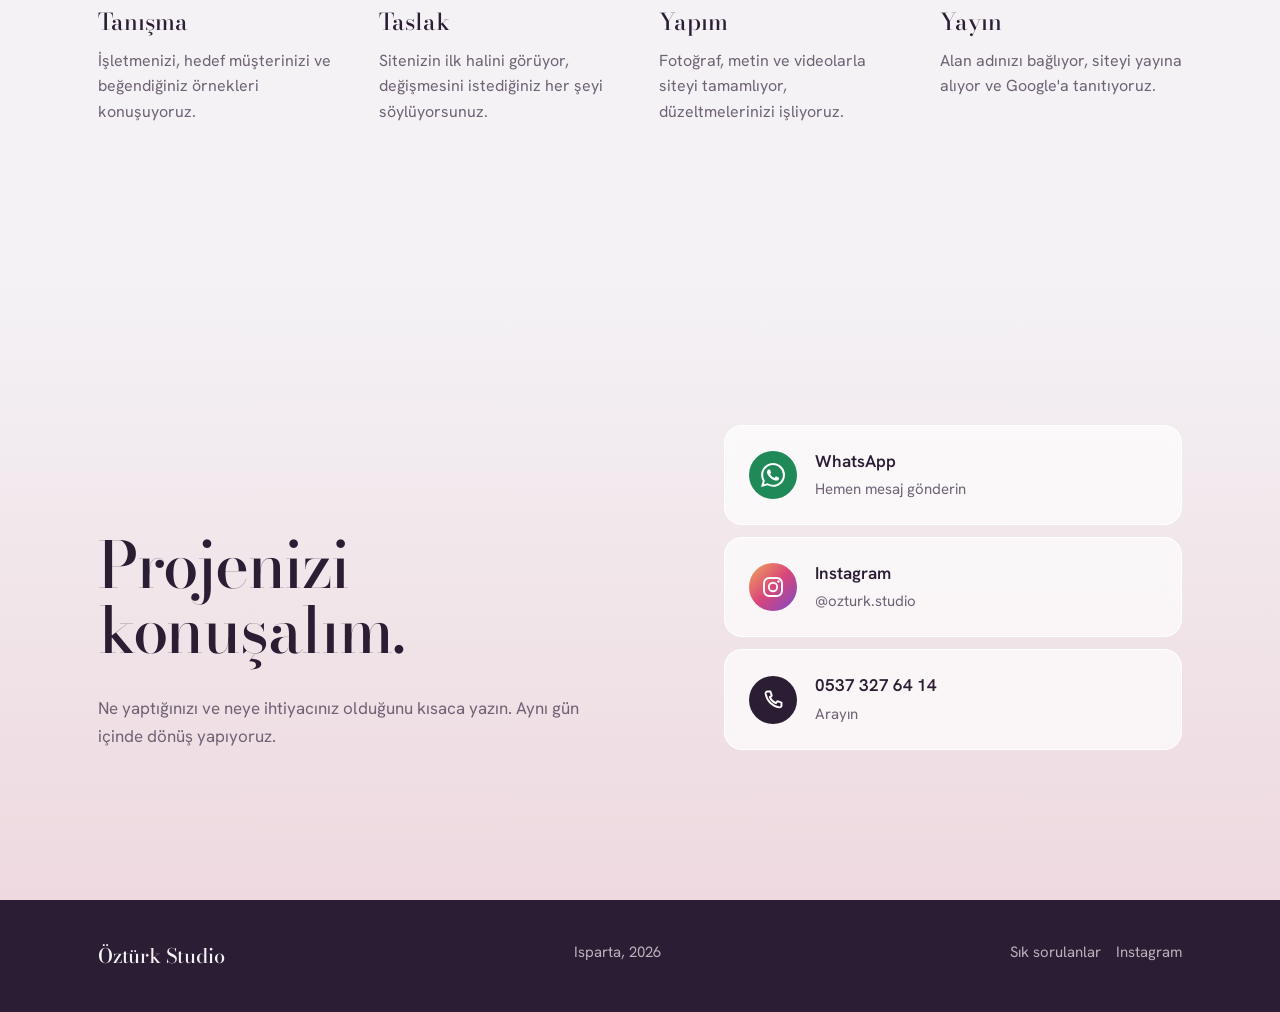
==== commit 7385036b: "Hizmetler sayfası SSS'ye dönüştü; ödeme havale, çekim sorusu kaldırıldı, soru sorma kutusu eklendi C" ====
--- a/index.html
+++ b/index.html
@@ -27,7 +27,7 @@
   <div class="wrap">
     <a class="mark" href="./" aria-label="Öztürk Studio, ana sayfa">Öztürk Studio</a>
     <nav class="nav" aria-label="Ana menü">
-      <a class="hide-s" href="hizmetler.html">Hizmetler</a>
+      <a class="hide-s" href="sss.html">Sık sorulanlar</a>
       <a class="hide-s" href="#surec">Süreç</a>
       <a class="btn small" href="#iletisim">İletişim</a>
     </nav>
@@ -42,7 +42,7 @@
         <p class="lede reveal d2">İşletmenize ait, başka hiçbir yerde görmeyeceğiniz web siteleri, tanıtım filmleri ve reklam tasarımları. Isparta'dan, her şehre.</p>
         <div class="actions reveal d3">
           <a class="btn js-wa" href="https://wa.me/905373276414?text=Merhaba%2C%20%C3%96zt%C3%BCrk%20Studio%27nun%20sitesinden%20yaz%C4%B1yorum.%20Bir%20proje%20hakk%C4%B1nda%20konu%C5%9Fmak%20istiyorum." target="_blank" rel="noopener"><svg aria-hidden="true"><use href="#i-wa"/></svg>WhatsApp'tan yazın</a>
-          <a class="btn ghost" href="hizmetler.html">Hizmetleri görün</a>
+          <a class="btn ghost" href="sss.html">Sık sorulan sorular</a>
         </div>
       </div>
     </div>
@@ -68,7 +68,7 @@
           <p>Mekanınızı, ürününüzü ya da ustalığınızı birkaç saniyede anlatan kısa, sinematik videolar.</p>
           <ul class="ticks">
             <li>Instagram Reels ve hikâye formatı</li>
-            <li>Mekan ve ürün çekimi</li>
+            <li>Gönderdiğiniz görüntülerden kurgu</li>
             <li>Kurgu, müzik ve renk düzenleme</li>
             <li>Siteniz ve sosyal medya için ayrı kesimler</li>
           </ul>
@@ -135,7 +135,7 @@
   <div class="wrap">
     <span class="mark">Öztürk Studio</span>
     <span>Isparta, 2026</span>
-    <span><a href="hizmetler.html">Hizmetler</a>&emsp;<a href="https://www.instagram.com/ozturk.studio/" target="_blank" rel="noopener">Instagram</a></span>
+    <span><a href="sss.html">Sık sorulanlar</a>&emsp;<a href="https://www.instagram.com/ozturk.studio/" target="_blank" rel="noopener">Instagram</a></span>
   </div>
 </footer>
 
--- a/style.css
+++ b/style.css
@@ -147,6 +147,10 @@
 .svc .incl li{break-inside:avoid}
 @media (max-width:820px){.svc{grid-template-columns:1fr}.svc .incl{columns:1}}
 .launch{background:#fff}
+.faq-page{padding-top:clamp(40px,6vw,72px)}
+.ask{max-width:780px;margin-top:64px;padding:32px;border-radius:20px;background:linear-gradient(120deg,var(--blush),var(--lilac));display:flex;align-items:center;justify-content:space-between;gap:24px;flex-wrap:wrap}
+.ask .h3{margin:0 0 6px}
+.ask p{margin:0;color:var(--plum-soft);max-width:44ch}
 .faq{max-width:780px;margin-top:40px}
 .faq h3{font-family:var(--sans);font-weight:600;font-size:15px;color:var(--rose);margin:56px 0 4px}
 .faq h3:first-child{margin-top:0}
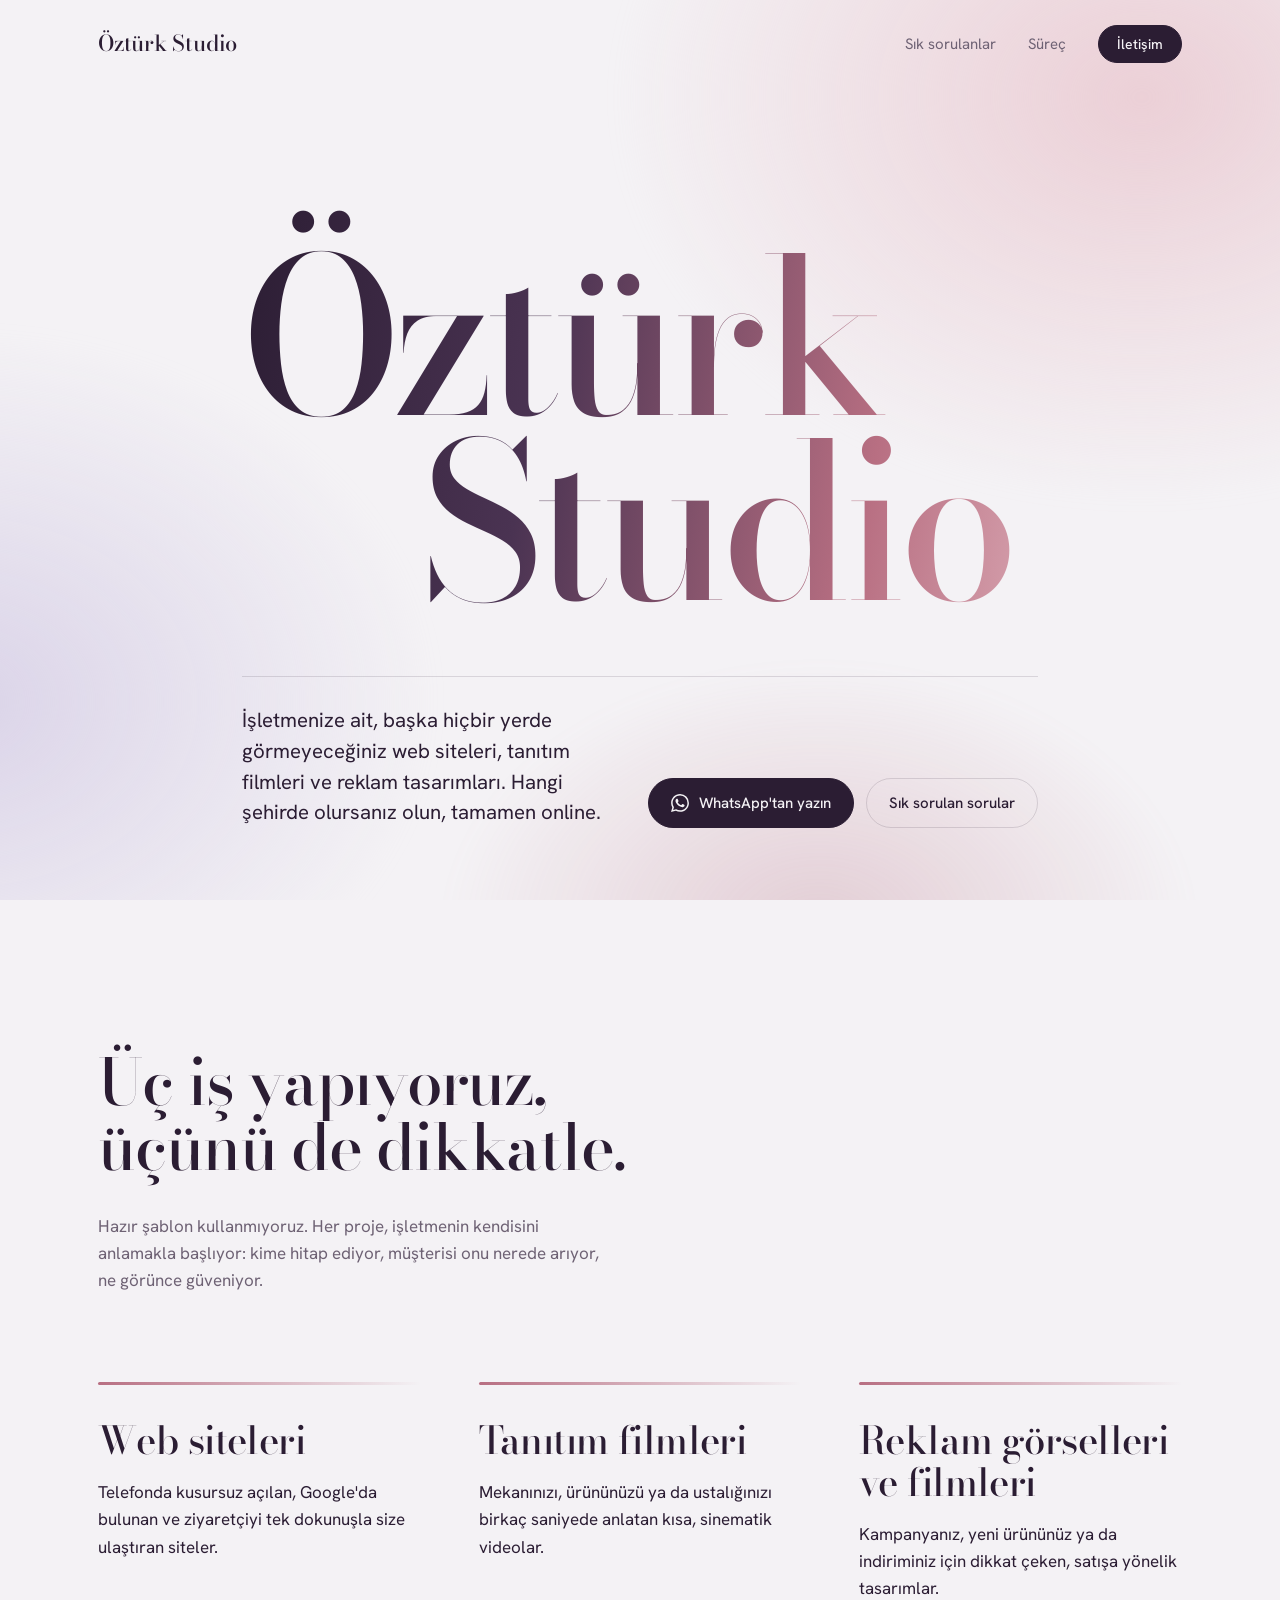
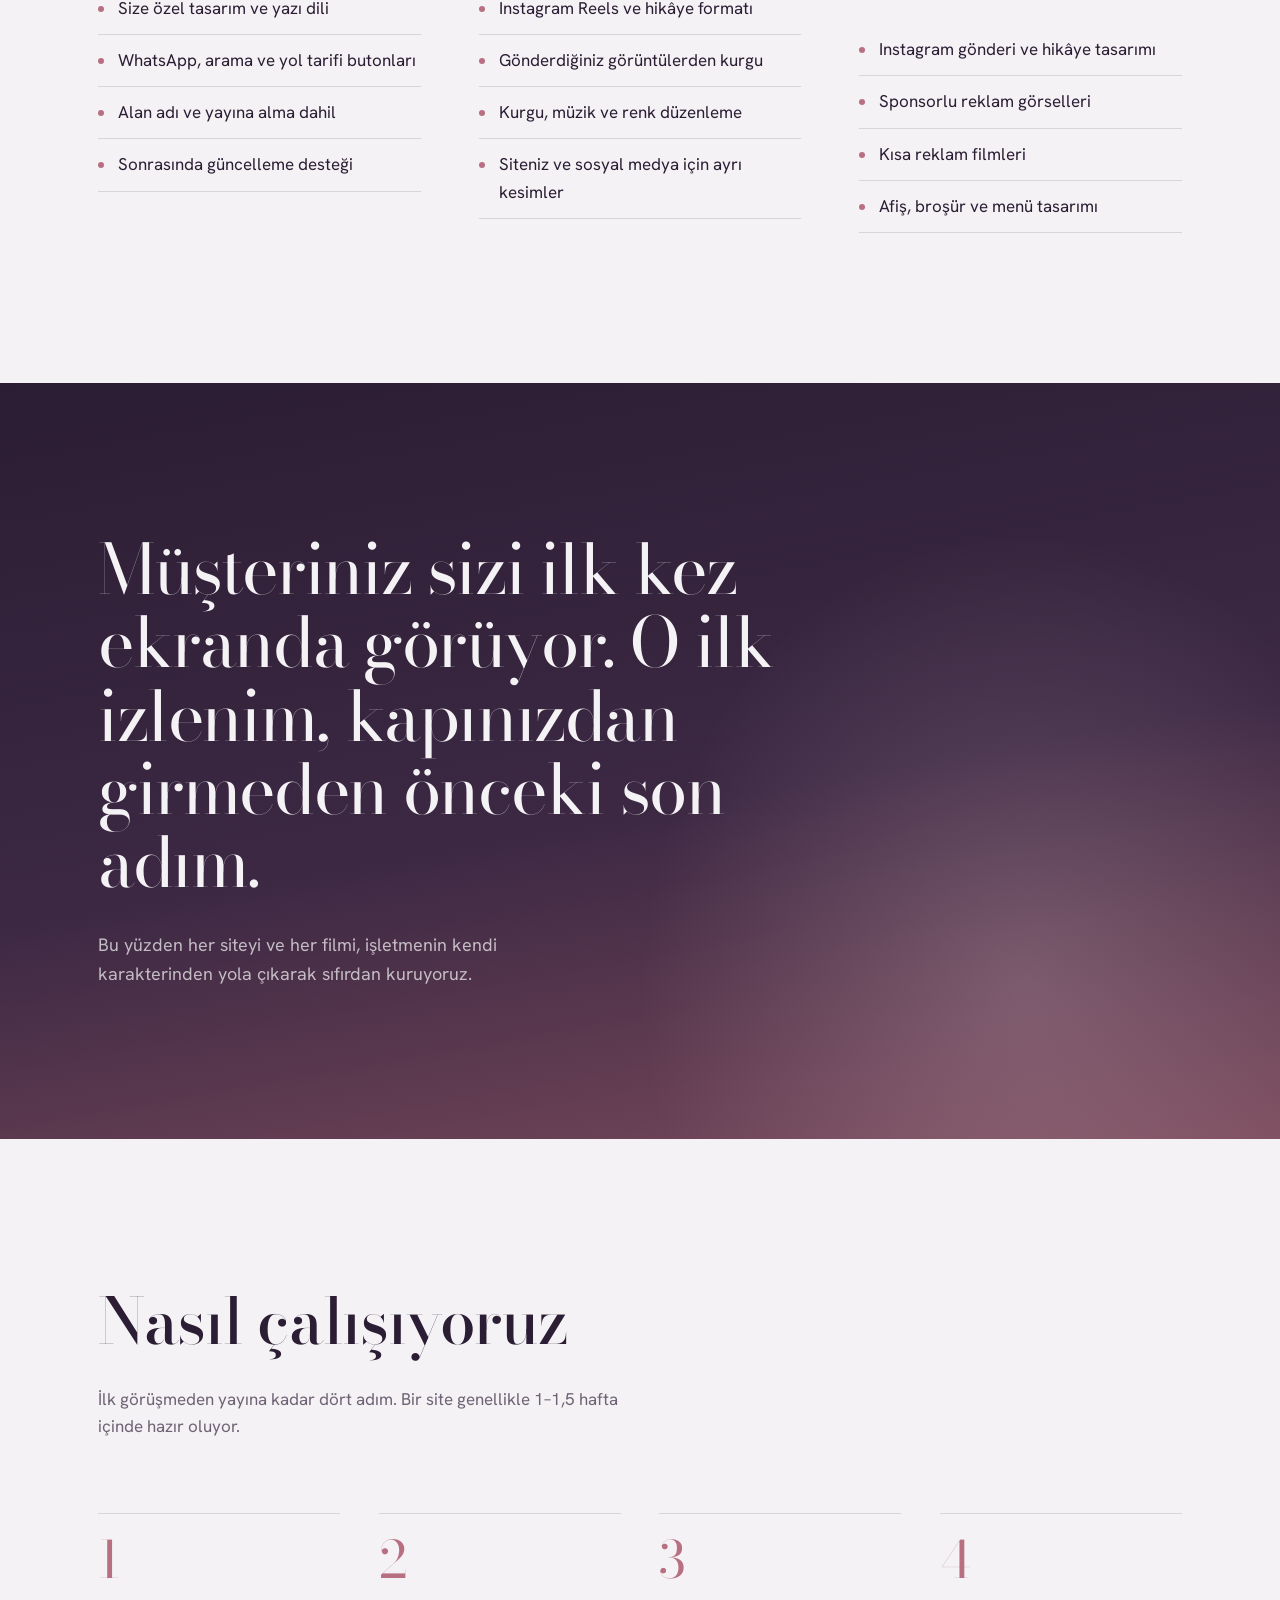
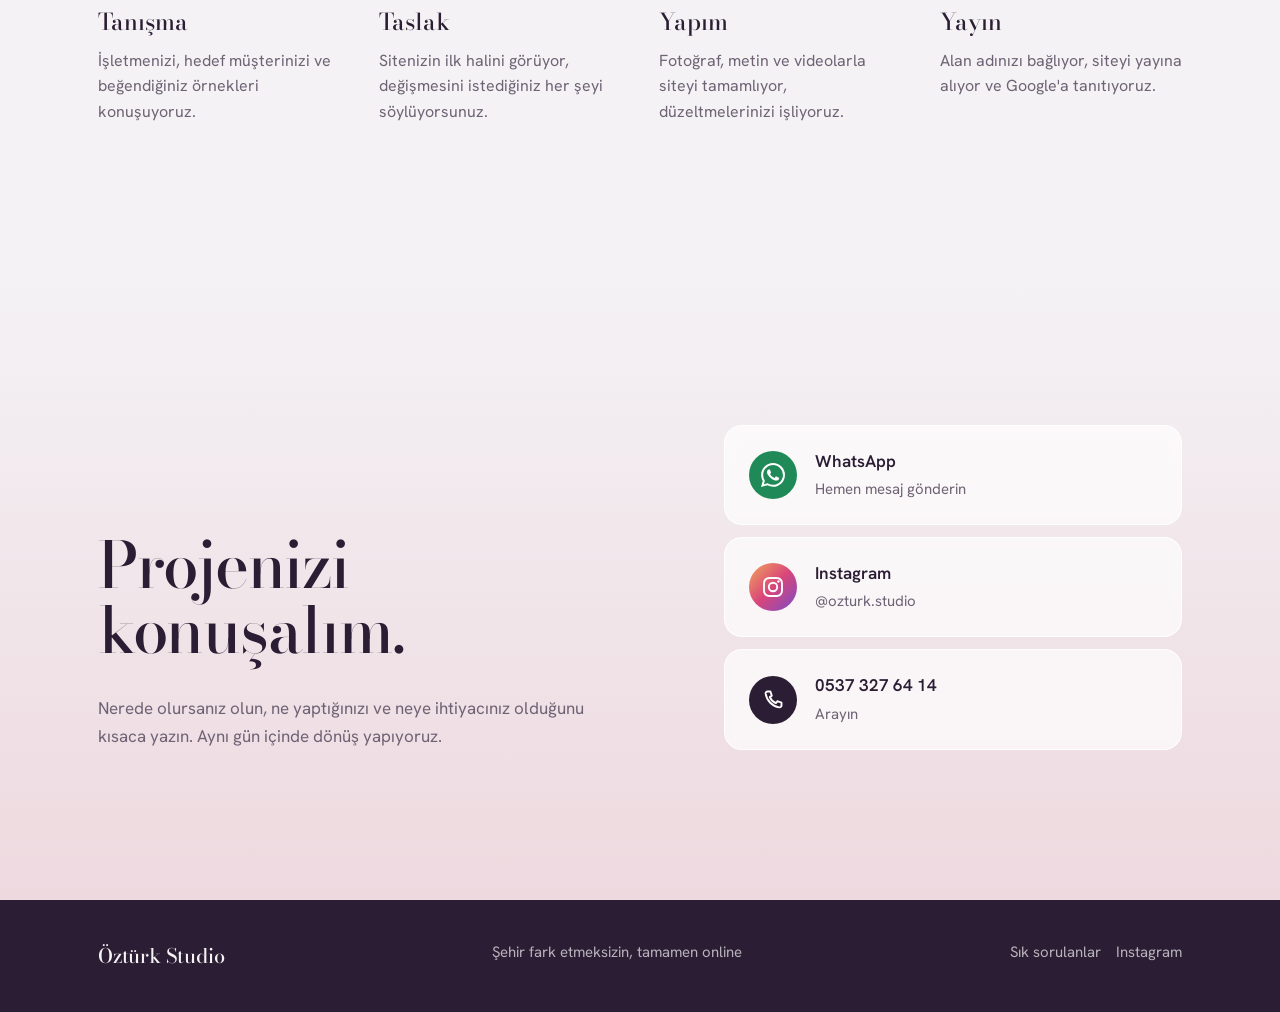
==== commit 14fadc84: "Isparta ifadeleri kaldırıldı, şehir fark etmeksizin online çalışma vurgusu; süre 1–1,5 hafta Co-Auth" ====
--- a/index.html
+++ b/index.html
@@ -3,10 +3,10 @@
 <head>
 <meta charset="utf-8">
 <meta name="viewport" content="width=device-width,initial-scale=1">
-<title>Öztürk Studio | Web siteleri ve tanıtım filmleri, Isparta</title>
-<meta name="description" content="Öztürk Studio, Isparta'daki işletmeler için özel tasarım web siteleri ve tanıtım filmleri hazırlar. Uygun fiyat, her işe özel teklif.">
+<title>Öztürk Studio | Web siteleri, tanıtım ve reklam filmleri</title>
+<meta name="description" content="Öztürk Studio, her şehirden işletmeler için özel tasarım web siteleri, tanıtım filmleri ve reklam tasarımları hazırlar. Uygun fiyat, her işe özel teklif.">
 <meta property="og:title" content="Öztürk Studio">
-<meta property="og:description" content="İşletmeler için özel tasarım web siteleri ve tanıtım filmleri. Isparta.">
+<meta property="og:description" content="İşletmeler için özel tasarım web siteleri, tanıtım filmleri ve reklam tasarımları. Şehir fark etmeksizin, tamamen online.">
 <meta property="og:type" content="website">
 <meta name="theme-color" content="#2B1D33">
 <link rel="icon" href="favicon.svg" type="image/svg+xml">
@@ -39,7 +39,7 @@
     <div class="wrap hero-grid">
       <h1 class="word reveal" id="baslik"><span>Öztürk</span><span>Studio</span></h1>
       <div class="hero-foot">
-        <p class="lede reveal d2">İşletmenize ait, başka hiçbir yerde görmeyeceğiniz web siteleri, tanıtım filmleri ve reklam tasarımları. Isparta'dan, her şehre.</p>
+        <p class="lede reveal d2">İşletmenize ait, başka hiçbir yerde görmeyeceğiniz web siteleri, tanıtım filmleri ve reklam tasarımları. Hangi şehirde olursanız olun, tamamen online.</p>
         <div class="actions reveal d3">
           <a class="btn js-wa" href="https://wa.me/905373276414?text=Merhaba%2C%20%C3%96zt%C3%BCrk%20Studio%27nun%20sitesinden%20yaz%C4%B1yorum.%20Bir%20proje%20hakk%C4%B1nda%20konu%C5%9Fmak%20istiyorum." target="_blank" rel="noopener"><svg aria-hidden="true"><use href="#i-wa"/></svg>WhatsApp'tan yazın</a>
           <a class="btn ghost" href="sss.html">Sık sorulan sorular</a>
@@ -97,7 +97,7 @@
   <section class="block" id="surec" aria-labelledby="surec-b">
     <div class="wrap">
       <h2 class="h2" id="surec-b">Nasıl çalışıyoruz</h2>
-      <p class="intro">İlk görüşmeden yayına kadar dört adım. Bir site genellikle iki hafta içinde hazır oluyor.</p>
+      <p class="intro">İlk görüşmeden yayına kadar dört adım. Bir site genellikle 1–1,5 hafta içinde hazır oluyor.</p>
       <ol class="steps">
         <li><h3>Tanışma</h3><p>İşletmenizi, hedef müşterinizi ve beğendiğiniz örnekleri konuşuyoruz.</p></li>
         <li><h3>Taslak</h3><p>Sitenizin ilk halini görüyor, değişmesini istediğiniz her şeyi söylüyorsunuz.</p></li>
@@ -111,7 +111,7 @@
     <div class="wrap contact-grid">
       <div>
         <h2 class="h2" id="ilet">Projenizi konuşalım.</h2>
-        <p class="intro">Ne yaptığınızı ve neye ihtiyacınız olduğunu kısaca yazın. Aynı gün içinde dönüş yapıyoruz.</p>
+        <p class="intro">Nerede olursanız olun, ne yaptığınızı ve neye ihtiyacınız olduğunu kısaca yazın. Aynı gün içinde dönüş yapıyoruz.</p>
       </div>
       <div class="channels">
         <a class="channel wa js-wa" href="https://wa.me/905373276414?text=Merhaba%2C%20%C3%96zt%C3%BCrk%20Studio%27nun%20sitesinden%20yaz%C4%B1yorum.%20Bir%20proje%20hakk%C4%B1nda%20konu%C5%9Fmak%20istiyorum." target="_blank" rel="noopener">
@@ -134,7 +134,7 @@
 <footer class="foot">
   <div class="wrap">
     <span class="mark">Öztürk Studio</span>
-    <span>Isparta, 2026</span>
+    <span>Şehir fark etmeksizin, tamamen online</span>
     <span><a href="sss.html">Sık sorulanlar</a>&emsp;<a href="https://www.instagram.com/ozturk.studio/" target="_blank" rel="noopener">Instagram</a></span>
   </div>
 </footer>
--- a/style.css
+++ b/style.css
@@ -62,7 +62,7 @@
 .hero-grid{display:grid;grid-template-columns:1fr;gap:clamp(28px,4vw,48px)}
 .word{font-family:var(--serif);font-weight:500;font-size:clamp(4.4rem,20vw,13.5rem);line-height:.86;letter-spacing:-.035em;margin:0;
   background:linear-gradient(100deg,var(--plum) 0%,var(--plum-soft) 38%,var(--rose) 78%,#D7A3AF 100%);
-  -webkit-background-clip:text;background-clip:text;color:transparent;padding-bottom:.06em}
+  -webkit-background-clip:text;background-clip:text;color:transparent;padding:.3em 0 .06em;margin-top:-.3em}
 .word span{display:block}
 .word span+span{padding-left:clamp(1.2rem,14vw,12rem)}
 .hero-foot{display:grid;grid-template-columns:minmax(0,1.1fr) auto;align-items:end;gap:32px;border-top:1px solid var(--line);padding-top:28px}
@@ -139,7 +139,7 @@
 /* Hizmetler sayfası */
 .page-head{position:relative;padding:170px 0 clamp(60px,8vw,100px);isolation:isolate;overflow:hidden}
 .page-head::before{content:"";position:absolute;inset:-30%;z-index:-1;background:radial-gradient(40% 50% at 85% 30%,var(--blush),rgba(235,207,214,0) 70%),radial-gradient(35% 45% at 5% 90%,var(--lilac),rgba(218,211,232,0) 70%)}
-.page-head h1{font-family:var(--serif);font-weight:500;font-size:clamp(3.4rem,10vw,8rem);line-height:.92;letter-spacing:-.03em;margin:0 0 28px;background:linear-gradient(100deg,var(--plum),var(--rose));-webkit-background-clip:text;background-clip:text;color:transparent;padding-bottom:.05em}
+.page-head h1{font-family:var(--serif);font-weight:500;font-size:clamp(3.4rem,10vw,8rem);line-height:.92;letter-spacing:-.03em;margin:0 0 28px;background:linear-gradient(100deg,var(--plum),var(--rose));-webkit-background-clip:text;background-clip:text;color:transparent;padding:.3em 0 .05em;margin-top:-.3em}
 .svc{display:grid;grid-template-columns:minmax(0,.9fr) minmax(0,1.1fr);gap:clamp(28px,6vw,96px);padding:clamp(56px,7vw,88px) 0;border-top:1px solid var(--line)}
 .svc:first-of-type{border-top:0}
 .svc .who{color:var(--muted);margin:0}
